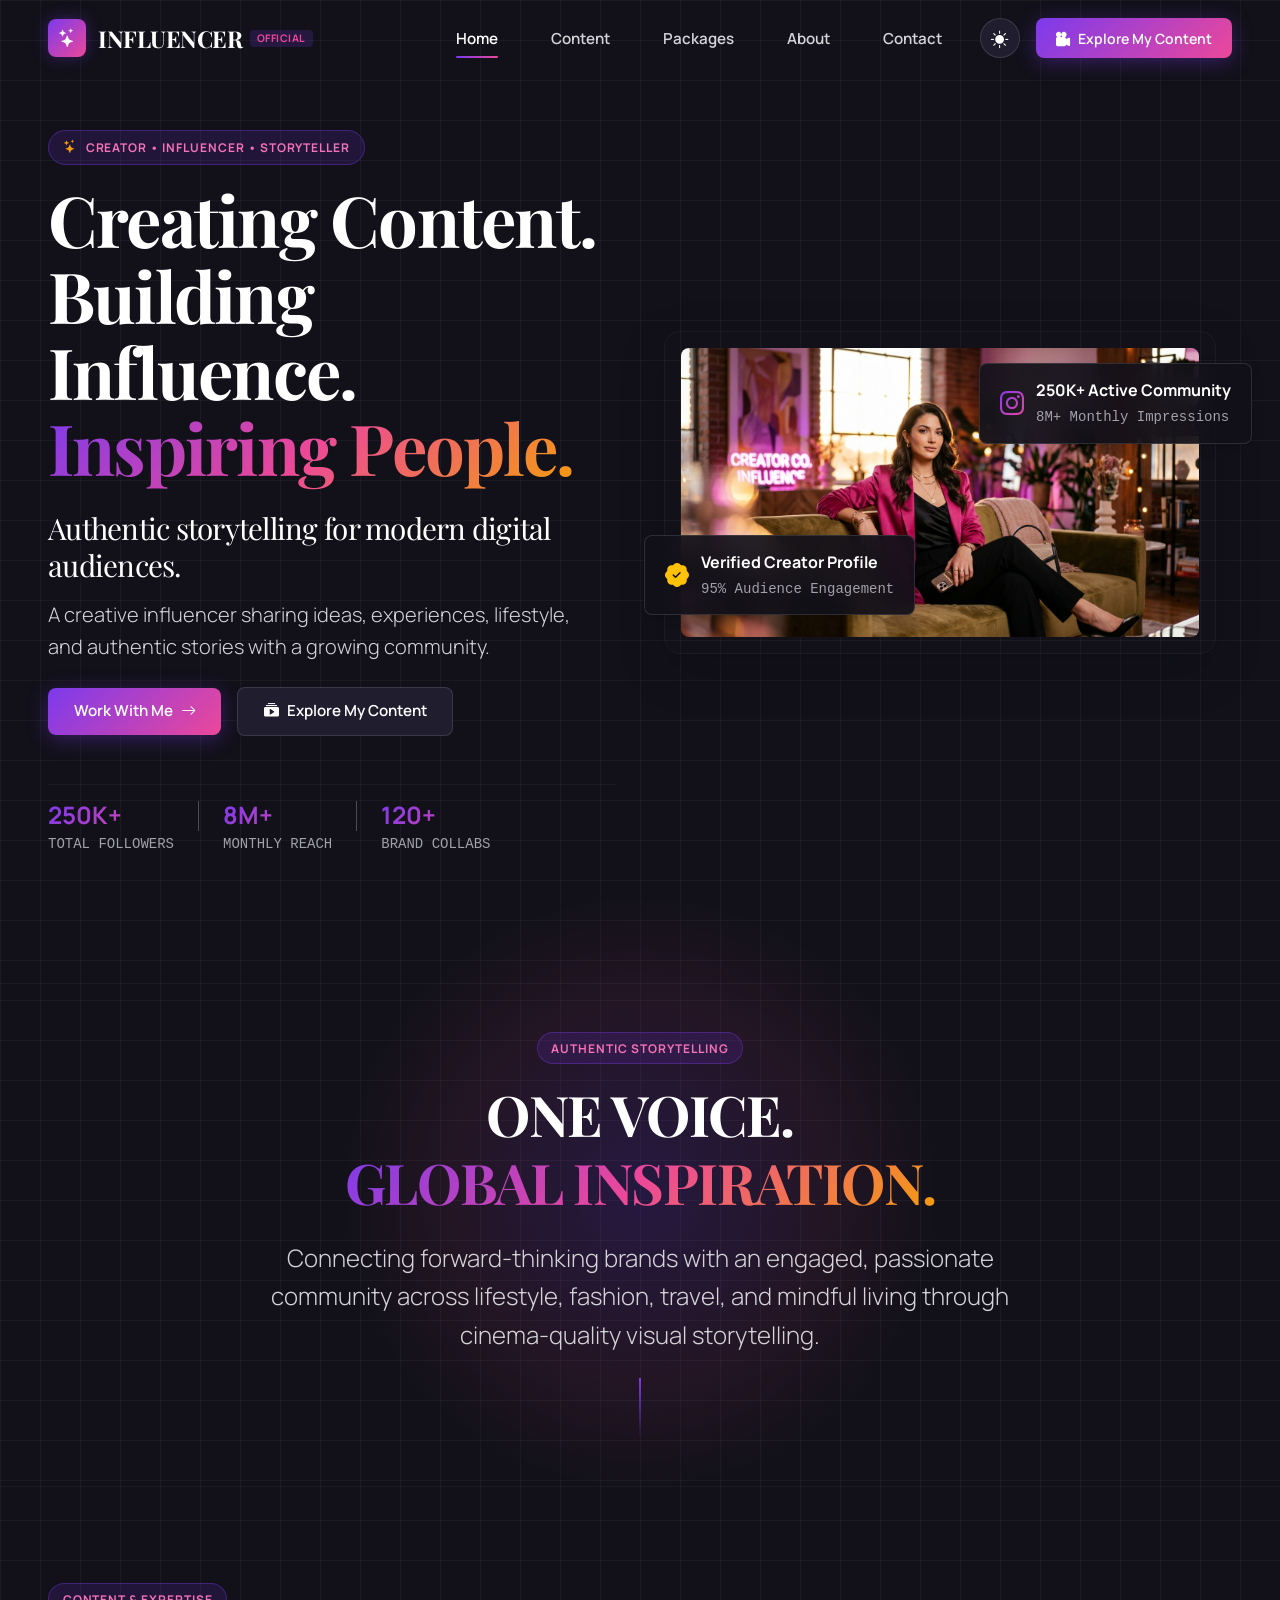
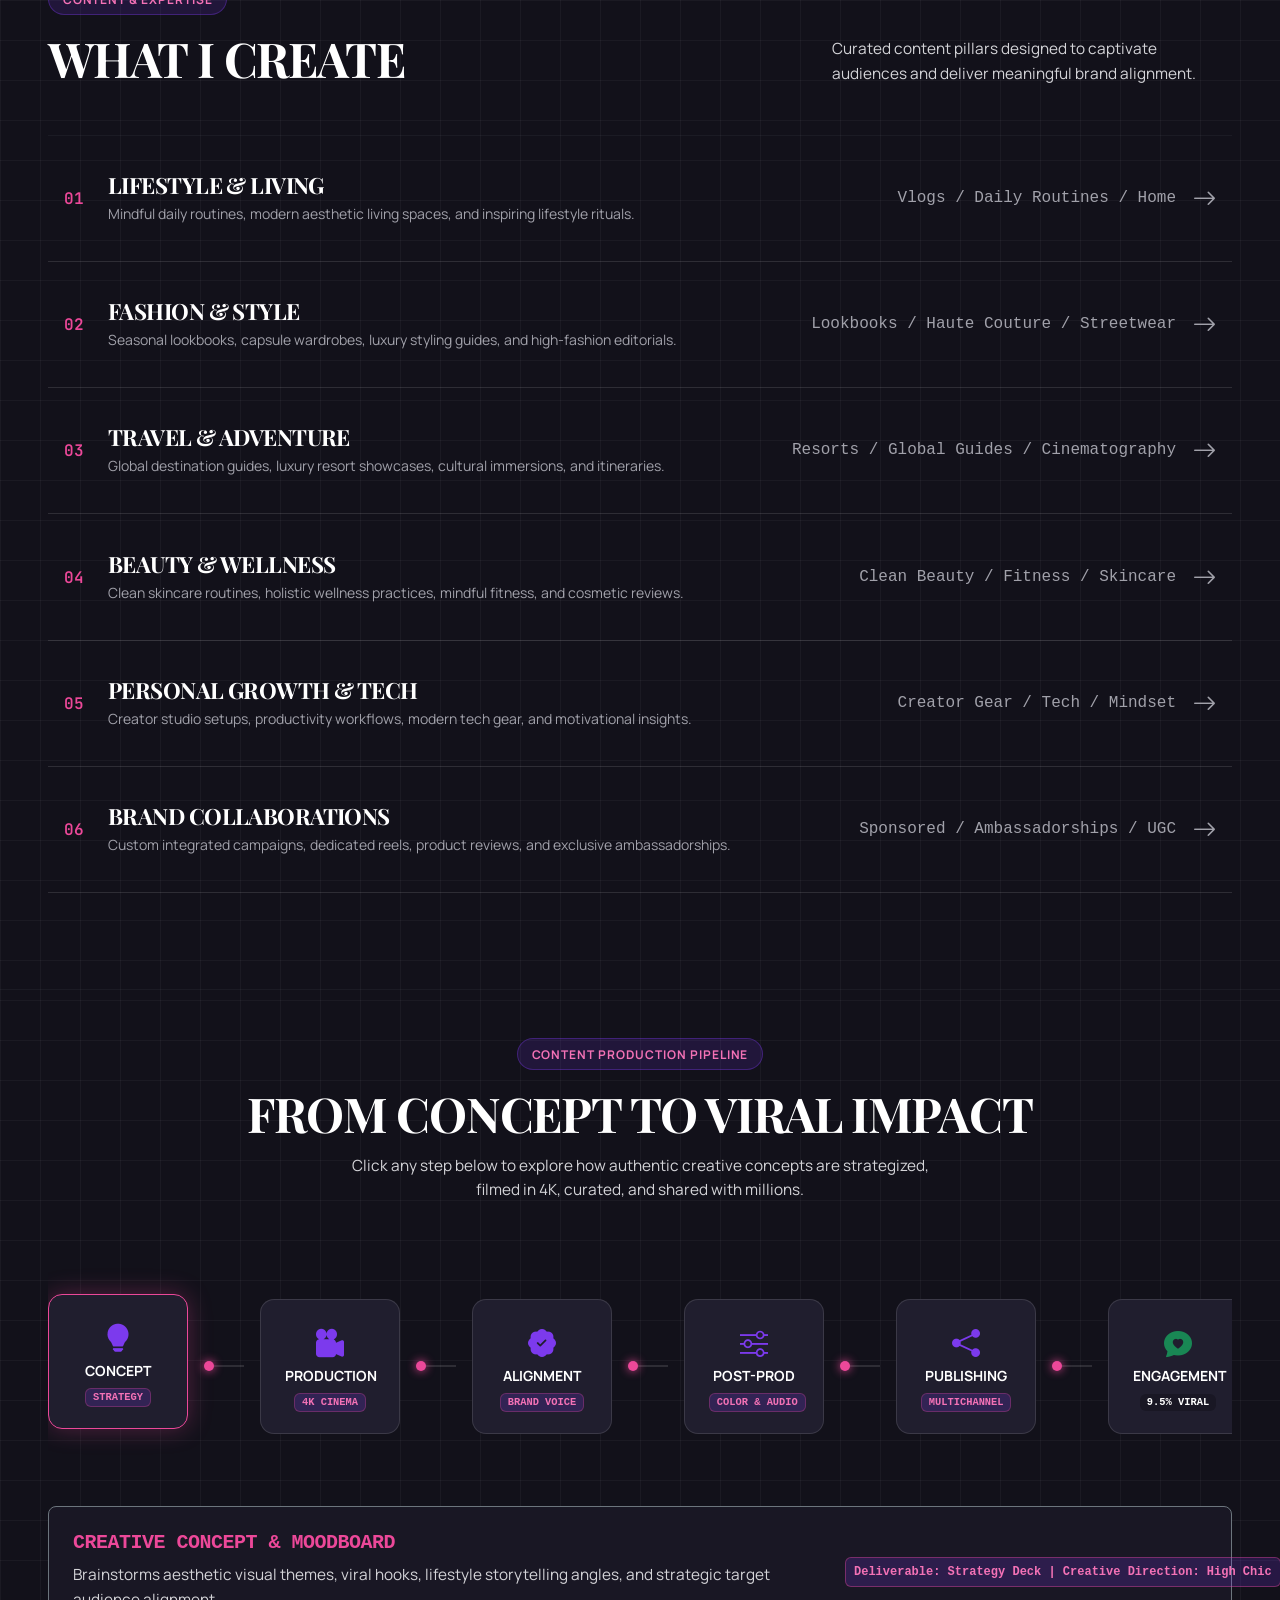
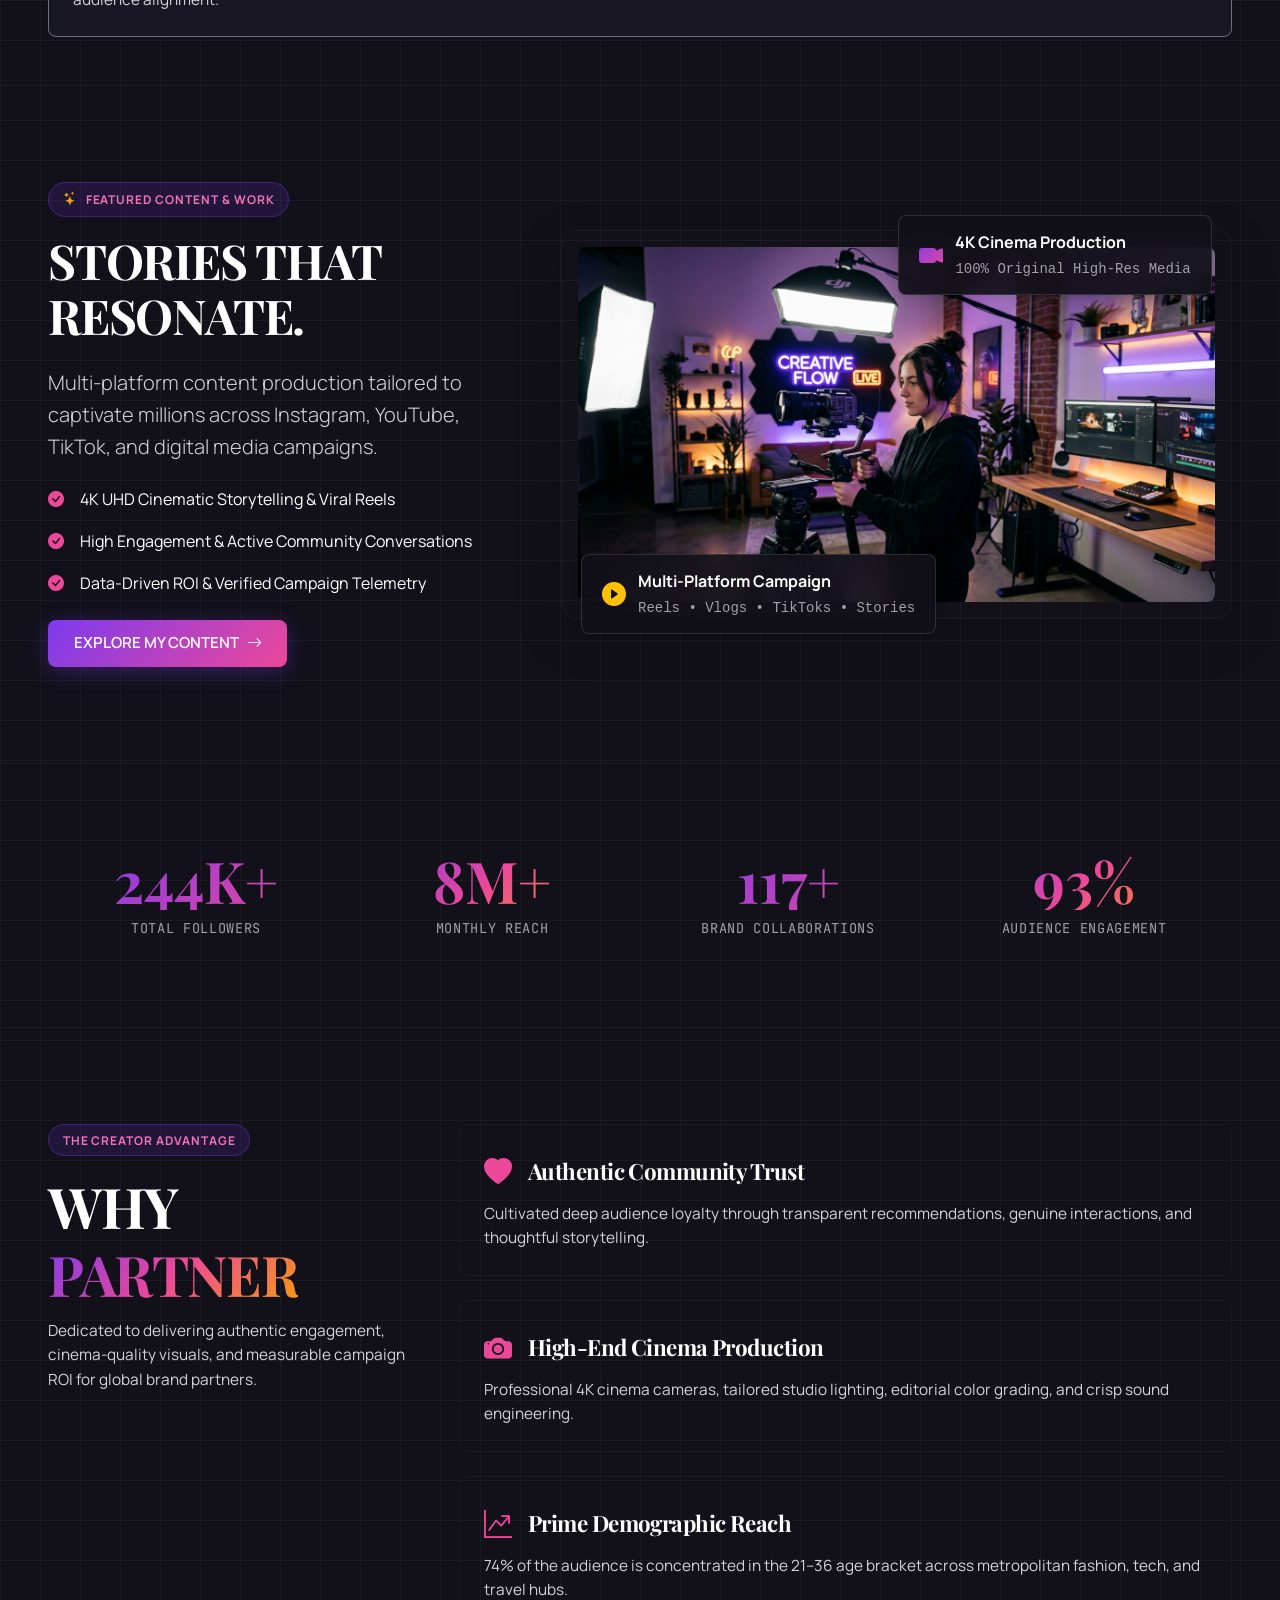
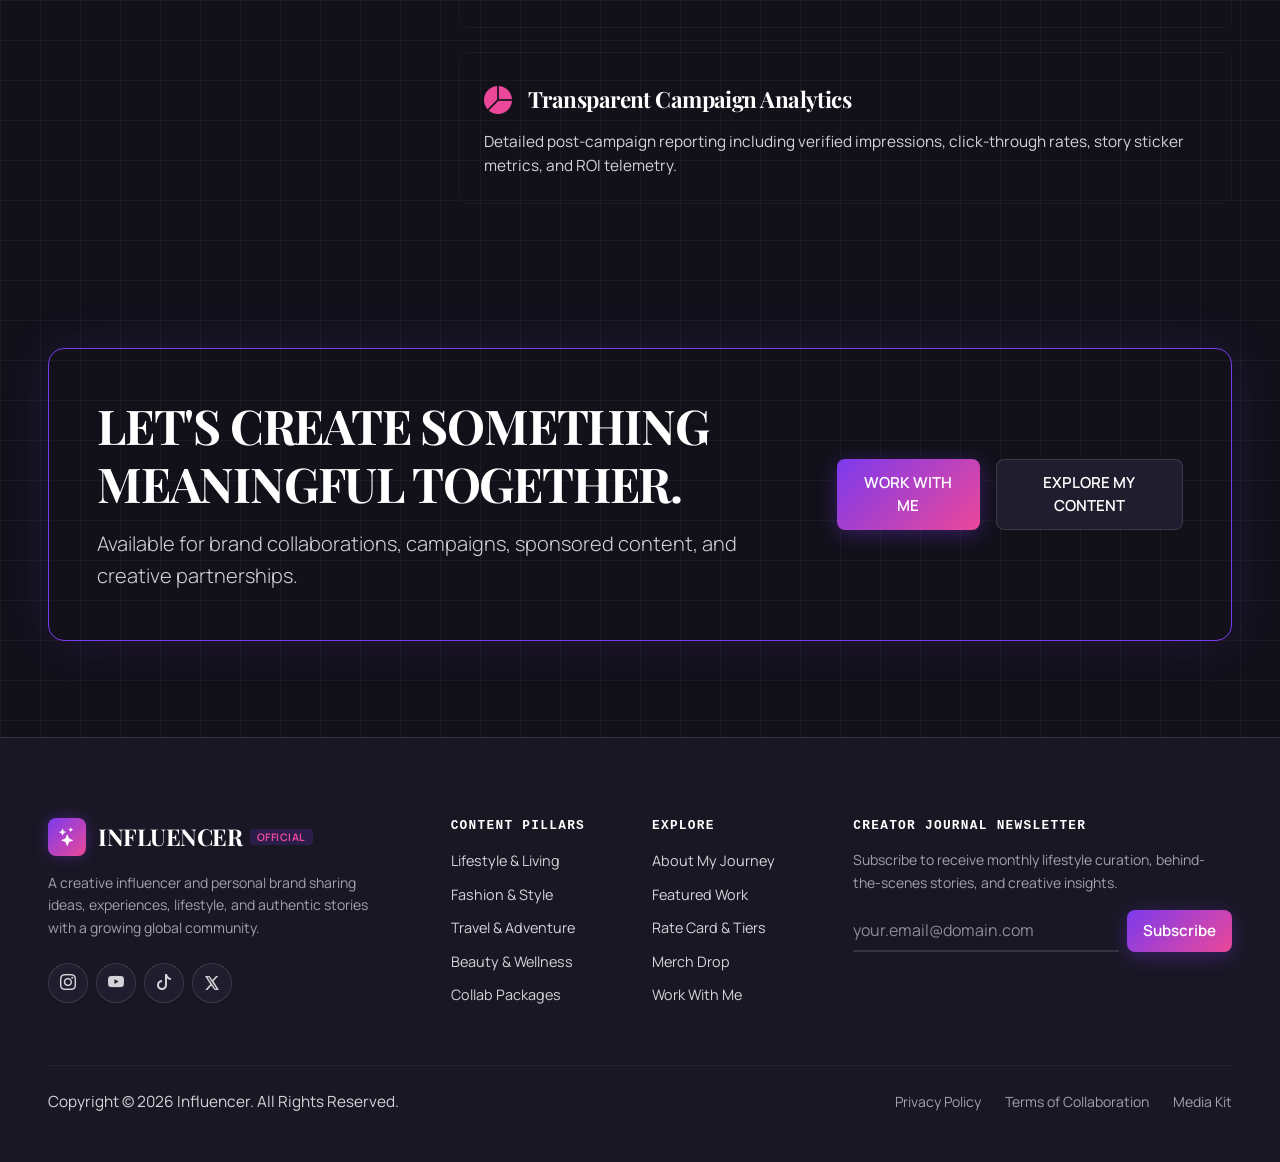
==== index.html @ e874fc1f "Initial commit: Influencer personal brand website" ====
<!DOCTYPE html>
<html lang="en" data-theme="dark">
<head>
  <meta charset="UTF-8">
  <meta name="viewport" content="width=device-width, initial-scale=1.0">
  <title>Influencer — Creating Content. Building Influence. Inspiring People.</title>
  <meta name="description" content="A creative influencer sharing ideas, experiences, lifestyle, and authentic stories with a growing community.">
  
  <!-- Open Graph / Meta -->
  <meta property="og:title" content="Influencer — Personal Brand & Creator Portfolio">
  <meta property="og:description" content="Creating Content. Building Influence. Inspiring People. Available for brand collaborations and sponsored partnerships.">
  <meta property="og:type" content="website">

  <!-- Favicon -->
  <link rel="icon" type="image/svg+xml" href="assets/images/favicon.svg">

  <!-- Bootstrap 5 CDN -->
  <link href="https://cdn.jsdelivr.net/npm/bootstrap@5.3.2/dist/css/bootstrap.min.css" rel="stylesheet">
  <!-- Bootstrap Icons CDN -->
  <link href="https://cdn.jsdelivr.net/npm/bootstrap-icons@1.11.3/font/bootstrap-icons.min.css" rel="stylesheet">

  <!-- Custom Master Stylesheet -->
  <link rel="stylesheet" href="assets/css/style.css">
</head>
<body class="tech-grid-bg">

  <!-- Radial Background Glow -->
  <div class="radial-glow"></div>

  <!-- Header / Navigation -->
  <nav class="navbar navbar-expand-lg navbar-nexora">
    <div class="container-fluid px-lg-5">
      <a class="brand-logo" href="index.html">
        <div class="logo-icon"><i class="bi bi-stars"></i></div>
        <div class="logo-text">
          INFLUENCER <span class="logo-tag">OFFICIAL</span>
        </div>
      </a>

      <div class="d-none d-xl-flex align-items-center gap-4 ms-auto me-4">
        <a class="nav-link-custom active" href="index.html">Home</a>
        <a class="nav-link-custom" href="services.html">Content</a>
        <a class="nav-link-custom" href="pricing.html">Packages</a>
        <a class="nav-link-custom" href="about.html">About</a>
        <a class="nav-link-custom" href="contact.html">Contact</a>
      </div>

      <div class="d-flex align-items-center gap-3">
        <button class="theme-toggle-btn" aria-label="Toggle Dark/Light Mode">
          <i class="bi bi-sun-fill"></i>
        </button>
        <a href="services.html" class="btn btn-nexora-primary d-none d-xl-inline-flex">
          <i class="bi bi-camera-reels-fill"></i> Explore My Content
        </a>
        <button class="nav-icon-btn d-xl-none" id="mobileMenuToggle" aria-label="Open Navigation Menu">
          <i class="bi bi-list"></i>
        </button>
      </div>
    </div>
  </nav>

  <!-- Mobile Navigation Overlay -->
  <div class="mobile-nav-overlay" id="mobileNavOverlay">
    <div class="mobile-nav-header">
      <a class="brand-logo" href="index.html">
        <div class="logo-icon"><i class="bi bi-stars"></i></div>
        <div class="logo-text">INFLUENCER <span class="logo-tag">OFFICIAL</span></div>
      </a>
      <button class="nav-icon-btn" id="mobileMenuClose" aria-label="Close Menu">
        <i class="bi bi-x-lg"></i>
      </button>
    </div>
    <div class="mobile-nav-links">
      <a href="index.html" class="active">Home</a>
      <a href="services.html">Content</a>
      <a href="pricing.html">Packages</a>
      <a href="about.html">About</a>
      <a href="contact.html">Contact</a>
    </div>
    <div class="d-flex flex-column gap-3 mt-4">
      <a href="contact.html" class="btn btn-nexora-primary w-100 justify-content-center">Work With Me</a>
      <a href="services.html" class="btn btn-nexora-secondary w-100 justify-content-center">Explore My Content</a>
    </div>
  </div>

  <!-- Hero Section -->
  <section class="hero-section">
    <div class="container-fluid px-lg-5">
      <div class="row align-items-center g-5">
        
        <!-- Left Side: Editorial Typography & CTAs -->
        <div class="col-lg-6 animate-on-scroll">
          <div class="badge-tag">
            <i class="bi bi-stars"></i> CREATOR • INFLUENCER • STORYTELLER
          </div>
          <h1 class="mb-4">
            Creating Content. <br>
            Building Influence. <br>
            <span class="text-gradient-indigo">Inspiring People.</span>
          </h1>
          <h3 class="fw-normal mb-3 text-light-50">
            Authentic storytelling for modern digital audiences.
          </h3>
          <p class="lead mb-4 me-lg-4">
            A creative influencer sharing ideas, experiences, lifestyle, and authentic stories with a growing community.
          </p>
          <div class="d-flex flex-wrap align-items-center gap-3">
            <a href="contact.html" class="btn btn-nexora-primary">
              Work With Me <i class="bi bi-arrow-right"></i>
            </a>
            <a href="services.html" class="btn btn-nexora-secondary">
              <i class="bi bi-collection-play-fill"></i> Explore My Content
            </a>
          </div>

          <div class="d-flex align-items-center gap-4 mt-5 pt-3 border-top border-secondary border-opacity-10">
            <div>
              <div class="fw-bold text-gradient h4 mb-0">250K+</div>
              <small class="text-muted font-monospace">TOTAL FOLLOWERS</small>
            </div>
            <div class="vr opacity-25" style="height: 30px;"></div>
            <div>
              <div class="fw-bold text-gradient h4 mb-0">8M+</div>
              <small class="text-muted font-monospace">MONTHLY REACH</small>
            </div>
            <div class="vr opacity-25" style="height: 30px;"></div>
            <div>
              <div class="fw-bold text-gradient h4 mb-0">120+</div>
              <small class="text-muted font-monospace">BRAND COLLABS</small>
            </div>
          </div>
        </div>

        <!-- Right Side: Hero Influencer Image & Badges -->
        <div class="col-lg-6 animate-on-scroll">
          <div class="position-relative pe-lg-3">
            
            <!-- Floating Stat Card 1 -->
            <div class="floating-api-card floating-api-card-1">
              <i class="bi bi-instagram text-gradient fs-4"></i>
              <div>
                <div class="fw-bold text-sm">250K+ Active Community</div>
                <small class="text-muted font-monospace">8M+ Monthly Impressions</small>
              </div>
            </div>

            <!-- Floating Stat Card 2 -->
            <div class="floating-api-card floating-api-card-2">
              <i class="bi bi-patch-check-fill text-warning fs-4"></i>
              <div>
                <div class="fw-bold text-sm">Verified Creator Profile</div>
                <small class="text-muted font-monospace">95% Audience Engagement</small>
              </div>
            </div>

            <!-- Hero Visual Image Frame -->
            <div class="p-3 rounded-4 border border-secondary border-opacity-10 bg-surface shadow-lg overflow-hidden">
              <img src="assets/images/influencer-hero.jpg" alt="Influencer Official Creator Profile" class="img-fluid rounded-3 w-100 object-fit-cover" style="max-height: 480px; width: 100%; object-fit: cover;">
            </div>

          </div>
        </div>

      </div>
    </div>
  </section>

  <!-- Editorial Statement Intro Section -->
  <section class="py-5 my-5 border-top border-bottom border-secondary border-opacity-10">
    <div class="container-fluid px-lg-5">
      <div class="row justify-content-center text-center">
        <div class="col-lg-9 animate-fade-up">
          <div class="badge-tag mx-auto">AUTHENTIC STORYTELLING</div>
          <h2 class="display-4 fw-bold mb-4">
            ONE VOICE. <br>
            <span class="text-gradient-indigo">GLOBAL INSPIRATION.</span>
          </h2>
          <p class="lead fs-4 text-secondary mx-auto" style="max-width: 780px;">
            Connecting forward-thinking brands with an engaged, passionate community across lifestyle, fashion, travel, and mindful living through cinema-quality visual storytelling.
          </p>
          <div class="mt-4">
            <div class="mx-auto" style="width: 2px; height: 60px; background: linear-gradient(to bottom, var(--color-accent), transparent);"></div>
          </div>
        </div>
      </div>
    </div>
  </section>

  <!-- Content & Expertise Horizontal Composition -->
  <section class="py-5">
    <div class="container-fluid px-lg-5">
      <div class="d-flex flex-column flex-md-row align-items-md-end justify-content-between mb-5 animate-fade-up">
        <div>
          <div class="badge-tag">CONTENT & EXPERTISE</div>
          <h2 class="mb-0">WHAT I CREATE</h2>
        </div>
        <p class="text-secondary mb-0" style="max-width: 400px;">
          Curated content pillars designed to captivate audiences and deliver meaningful brand alignment.
        </p>
      </div>

      <div class="service-row-container border-top border-secondary border-opacity-10">
        
        <div class="service-row-item d-flex align-items-center justify-content-between flex-wrap gap-3 animate-fade-up">
          <div class="d-flex align-items-center gap-4">
            <span class="service-number">01</span>
            <div>
              <h4 class="mb-1">LIFESTYLE & LIVING</h4>
              <p class="text-muted mb-0 small">Mindful daily routines, modern aesthetic living spaces, and inspiring lifestyle rituals.</p>
            </div>
          </div>
          <div class="d-flex align-items-center gap-3">
            <span class="font-monospace text-xs text-muted d-none d-md-inline">Vlogs / Daily Routines / Home</span>
            <i class="bi bi-arrow-right fs-4 service-arrow"></i>
          </div>
        </div>

        <div class="service-row-item d-flex align-items-center justify-content-between flex-wrap gap-3 animate-fade-up">
          <div class="d-flex align-items-center gap-4">
            <span class="service-number">02</span>
            <div>
              <h4 class="mb-1">FASHION & STYLE</h4>
              <p class="text-muted mb-0 small">Seasonal lookbooks, capsule wardrobes, luxury styling guides, and high-fashion editorials.</p>
            </div>
          </div>
          <div class="d-flex align-items-center gap-3">
            <span class="font-monospace text-xs text-muted d-none d-md-inline">Lookbooks / Haute Couture / Streetwear</span>
            <i class="bi bi-arrow-right fs-4 service-arrow"></i>
          </div>
        </div>

        <div class="service-row-item d-flex align-items-center justify-content-between flex-wrap gap-3 animate-fade-up">
          <div class="d-flex align-items-center gap-4">
            <span class="service-number">03</span>
            <div>
              <h4 class="mb-1">TRAVEL & ADVENTURE</h4>
              <p class="text-muted mb-0 small">Global destination guides, luxury resort showcases, cultural immersions, and itineraries.</p>
            </div>
          </div>
          <div class="d-flex align-items-center gap-3">
            <span class="font-monospace text-xs text-muted d-none d-md-inline">Resorts / Global Guides / Cinematography</span>
            <i class="bi bi-arrow-right fs-4 service-arrow"></i>
          </div>
        </div>

        <div class="service-row-item d-flex align-items-center justify-content-between flex-wrap gap-3 animate-fade-up">
          <div class="d-flex align-items-center gap-4">
            <span class="service-number">04</span>
            <div>
              <h4 class="mb-1">BEAUTY & WELLNESS</h4>
              <p class="text-muted mb-0 small">Clean skincare routines, holistic wellness practices, mindful fitness, and cosmetic reviews.</p>
            </div>
          </div>
          <div class="d-flex align-items-center gap-3">
            <span class="font-monospace text-xs text-muted d-none d-md-inline">Clean Beauty / Fitness / Skincare</span>
            <i class="bi bi-arrow-right fs-4 service-arrow"></i>
          </div>
        </div>

        <div class="service-row-item d-flex align-items-center justify-content-between flex-wrap gap-3 animate-fade-up">
          <div class="d-flex align-items-center gap-4">
            <span class="service-number">05</span>
            <div>
              <h4 class="mb-1">PERSONAL GROWTH & TECH</h4>
              <p class="text-muted mb-0 small">Creator studio setups, productivity workflows, modern tech gear, and motivational insights.</p>
            </div>
          </div>
          <div class="d-flex align-items-center gap-3">
            <span class="font-monospace text-xs text-muted d-none d-md-inline">Creator Gear / Tech / Mindset</span>
            <i class="bi bi-arrow-right fs-4 service-arrow"></i>
          </div>
        </div>

        <div class="service-row-item d-flex align-items-center justify-content-between flex-wrap gap-3 animate-fade-up">
          <div class="d-flex align-items-center gap-4">
            <span class="service-number">06</span>
            <div>
              <h4 class="mb-1">BRAND COLLABORATIONS</h4>
              <p class="text-muted mb-0 small">Custom integrated campaigns, dedicated reels, product reviews, and exclusive ambassadorships.</p>
            </div>
          </div>
          <div class="d-flex align-items-center gap-3">
            <span class="font-monospace text-xs text-muted d-none d-md-inline">Sponsored / Ambassadorships / UGC</span>
            <i class="bi bi-arrow-right fs-4 service-arrow"></i>
          </div>
        </div>

      </div>
    </div>
  </section>

  <!-- Interactive Creative Workflow Visualization Section -->
  <section class="py-5 my-5 bg-surface border-top border-bottom border-secondary border-opacity-10">
    <div class="container-fluid px-lg-5">
      <div class="text-center mb-5 animate-fade-up">
        <div class="badge-tag mx-auto">CONTENT PRODUCTION PIPELINE</div>
        <h2>FROM CONCEPT TO VIRAL IMPACT</h2>
        <p class="text-secondary mx-auto" style="max-width: 600px;">
          Click any step below to explore how authentic creative concepts are strategized, filmed in 4K, curated, and shared with millions.
        </p>
      </div>

      <!-- Flow Diagram Sequence -->
      <div class="flow-diagram-container animate-fade-up">
        <div class="flow-node active" data-node="client">
          <i class="bi bi-lightbulb-fill flow-node-icon"></i>
          <div class="fw-bold small">CONCEPT</div>
          <span class="badge bg-dark font-monospace text-cyan" style="font-size: 0.65rem;">STRATEGY</span>
        </div>

        <div class="flow-connector-line">
          <div class="flow-packet"></div>
        </div>

        <div class="flow-node" data-node="gateway">
          <i class="bi bi-camera-reels-fill flow-node-icon"></i>
          <div class="fw-bold small">PRODUCTION</div>
          <span class="badge bg-dark font-monospace text-cyan" style="font-size: 0.65rem;">4K CINEMA</span>
        </div>

        <div class="flow-connector-line">
          <div class="flow-packet" style="animation-delay: 0.6s;"></div>
        </div>

        <div class="flow-node" data-node="auth">
          <i class="bi bi-patch-check-fill flow-node-icon"></i>
          <div class="fw-bold small">ALIGNMENT</div>
          <span class="badge bg-dark font-monospace text-cyan" style="font-size: 0.65rem;">BRAND VOICE</span>
        </div>

        <div class="flow-connector-line">
          <div class="flow-packet" style="animation-delay: 1.2s;"></div>
        </div>

        <div class="flow-node" data-node="logic">
          <i class="bi bi-sliders flow-node-icon"></i>
          <div class="fw-bold small">POST-PROD</div>
          <span class="badge bg-dark font-monospace text-cyan" style="font-size: 0.65rem;">COLOR & AUDIO</span>
        </div>

        <div class="flow-connector-line">
          <div class="flow-packet" style="animation-delay: 1.8s;"></div>
        </div>

        <div class="flow-node" data-node="db">
          <i class="bi bi-share-fill flow-node-icon"></i>
          <div class="fw-bold small">PUBLISHING</div>
          <span class="badge bg-dark font-monospace text-cyan" style="font-size: 0.65rem;">MULTICHANNEL</span>
        </div>

        <div class="flow-connector-line">
          <div class="flow-packet" style="animation-delay: 2.4s;"></div>
        </div>

        <div class="flow-node" data-node="response">
          <i class="bi bi-chat-heart-fill flow-node-icon text-success"></i>
          <div class="fw-bold small">ENGAGEMENT</div>
          <span class="badge bg-dark font-monospace text-success" style="font-size: 0.65rem;">9.5% VIRAL</span>
        </div>
      </div>

      <!-- Flow Inspector Telemetry Display Box -->
      <div class="mt-4 p-4 rounded-3 border border-secondary border-opacity-20 bg-dark animate-fade-up">
        <div class="row align-items-center">
          <div class="col-lg-8">
            <h5 class="text-cyan font-monospace mb-2" id="flowInspectorTitle">CREATIVE CONCEPT & MOODBOARD</h5>
            <p class="text-secondary mb-0" id="flowInspectorDesc">
              Brainstorms aesthetic visual themes, viral hooks, lifestyle storytelling angles, and strategic target audience alignment.
            </p>
          </div>
          <div class="col-lg-4 text-lg-end mt-3 mt-lg-0">
            <span class="badge bg-primary bg-opacity-20 text-indigo font-monospace p-2" id="flowInspectorMeta">
              Deliverable: Strategy Deck | Creative Direction: High Chic
            </span>
          </div>
        </div>
      </div>
    </div>
  </section>

  <!-- Featured Work & Multi-Channel Specs Section -->
  <section class="py-5">
    <div class="container-fluid px-lg-5">
      <div class="row align-items-center g-5">
        <div class="col-lg-5 animate-fade-left">
          <div class="badge-tag"><i class="bi bi-stars"></i> FEATURED CONTENT & WORK</div>
          <h2 class="mb-4">STORIES THAT RESONATE.</h2>
          <p class="lead mb-4">
            Multi-platform content production tailored to captivate millions across Instagram, YouTube, TikTok, and digital media campaigns.
          </p>
          <ul class="list-unstyled mb-4">
            <li class="d-flex align-items-center gap-3 mb-3">
              <i class="bi bi-check-circle-fill text-cyan"></i>
              <span>4K UHD Cinematic Storytelling & Viral Reels</span>
            </li>
            <li class="d-flex align-items-center gap-3 mb-3">
              <i class="bi bi-check-circle-fill text-cyan"></i>
              <span>High Engagement & Active Community Conversations</span>
            </li>
            <li class="d-flex align-items-center gap-3 mb-3">
              <i class="bi bi-check-circle-fill text-cyan"></i>
              <span>Data-Driven ROI & Verified Campaign Telemetry</span>
            </li>
          </ul>
          <a href="services.html" class="btn btn-nexora-primary">
            EXPLORE MY CONTENT <i class="bi bi-arrow-right"></i>
          </a>
        </div>

        <div class="col-lg-7 animate-fade-right">
          <div class="position-relative">
            <!-- Floating Creative Metric Badge -->
            <div class="floating-api-card floating-api-card-1 d-none d-sm-flex" style="top: -15px; right: 20px;">
              <i class="bi bi-camera-video-fill text-gradient fs-4"></i>
              <div>
                <div class="fw-bold text-sm">4K Cinema Production</div>
                <small class="text-muted font-monospace">100% Original High-Res Media</small>
              </div>
            </div>

            <!-- Main Featured Image Container -->
            <div class="p-3 rounded-4 border border-secondary border-opacity-10 bg-surface shadow-lg overflow-hidden">
              <img src="assets/images/influencer-studio.jpg" alt="Featured Content & Multi-Platform Production" class="img-fluid rounded-3 w-100 object-fit-cover" style="max-height: 440px; width: 100%; object-fit: cover;">
            </div>

            <!-- Floating Reach Badge -->
            <div class="floating-api-card floating-api-card-2 d-none d-sm-flex" style="bottom: -15px; left: 20px;">
              <i class="bi bi-play-circle-fill text-warning fs-4"></i>
              <div>
                <div class="fw-bold text-sm">Multi-Platform Campaign</div>
                <small class="text-muted font-monospace">Reels • Vlogs • TikToks • Stories</small>
              </div>
            </div>
          </div>
        </div>
      </div>
    </div>
  </section>

  <!-- Social Proof / Stats Metric Section -->
  <section class="py-5 my-5 border-top border-bottom border-secondary border-opacity-10">
    <div class="container-fluid px-lg-5">
      <div class="row g-0">
        <div class="col-md-3 col-6 animate-zoom-in delay-100">
          <div class="metric-card">
            <div class="metric-number counter-number text-gradient" data-target="250" data-suffix="K+" data-decimals="0">0</div>
            <div class="metric-label">TOTAL FOLLOWERS</div>
          </div>
        </div>
        <div class="col-md-3 col-6 animate-zoom-in delay-200">
          <div class="metric-card">
            <div class="metric-number counter-number text-gradient-indigo" data-target="8" data-suffix="M+" data-decimals="0">0</div>
            <div class="metric-label">MONTHLY REACH</div>
          </div>
        </div>
        <div class="col-md-3 col-6 animate-zoom-in delay-300">
          <div class="metric-card">
            <div class="metric-number counter-number text-gradient" data-target="120" data-suffix="+" data-decimals="0">0</div>
            <div class="metric-label">BRAND COLLABORATIONS</div>
          </div>
        </div>
        <div class="col-md-3 col-6 animate-zoom-in delay-400">
          <div class="metric-card">
            <div class="metric-number counter-number text-gradient-indigo" data-target="95" data-suffix="%" data-decimals="0">0</div>
            <div class="metric-label">AUDIENCE ENGAGEMENT</div>
          </div>
        </div>
      </div>
    </div>
  </section>

  <!-- Editorial Split: Why Partner With Me -->
  <section class="py-5">
    <div class="container-fluid px-lg-5">
      <div class="row g-5">
        <div class="col-lg-4 animate-on-scroll">
          <div class="sticky-top" style="top: 120px;">
            <div class="badge-tag">THE CREATOR ADVANTAGE</div>
            <h2 class="display-4 fw-bold">
              WHY <br>
              <span class="text-gradient-indigo">PARTNER</span>
            </h2>
            <p class="text-secondary">
              Dedicated to delivering authentic engagement, cinema-quality visuals, and measurable campaign ROI for global brand partners.
            </p>
          </div>
        </div>

        <div class="col-lg-8">
          <div class="d-flex flex-column gap-4">
            
            <div class="p-4 rounded-3 border border-secondary border-opacity-10 bg-surface animate-on-scroll">
              <div class="d-flex align-items-center gap-3 mb-2">
                <i class="bi bi-heart-fill text-cyan fs-3"></i>
                <h4 class="mb-0">Authentic Community Trust</h4>
              </div>
              <p class="text-secondary mb-0">Cultivated deep audience loyalty through transparent recommendations, genuine interactions, and thoughtful storytelling.</p>
            </div>

            <div class="p-4 rounded-3 border border-secondary border-opacity-10 bg-surface animate-on-scroll">
              <div class="d-flex align-items-center gap-3 mb-2">
                <i class="bi bi-camera-fill text-cyan fs-3"></i>
                <h4 class="mb-0">High-End Cinema Production</h4>
              </div>
              <p class="text-secondary mb-0">Professional 4K cinema cameras, tailored studio lighting, editorial color grading, and crisp sound engineering.</p>
            </div>

            <div class="p-4 rounded-3 border border-secondary border-opacity-10 bg-surface animate-on-scroll">
              <div class="d-flex align-items-center gap-3 mb-2">
                <i class="bi bi-graph-up-arrow text-cyan fs-3"></i>
                <h4 class="mb-0">Prime Demographic Reach</h4>
              </div>
              <p class="text-secondary mb-0">74% of the audience is concentrated in the 21–36 age bracket across metropolitan fashion, tech, and travel hubs.</p>
            </div>

            <div class="p-4 rounded-3 border border-secondary border-opacity-10 bg-surface animate-on-scroll">
              <div class="d-flex align-items-center gap-3 mb-2">
                <i class="bi bi-pie-chart-fill text-cyan fs-3"></i>
                <h4 class="mb-0">Transparent Campaign Analytics</h4>
              </div>
              <p class="text-secondary mb-0">Detailed post-campaign reporting including verified impressions, click-through rates, story sticker metrics, and ROI telemetry.</p>
            </div>

          </div>
        </div>
      </div>
    </div>
  </section>

  <!-- Large Call-To-Action (CTA) Section -->
  <section class="py-5 my-5">
    <div class="container-fluid px-lg-5">
      <div class="p-5 rounded-4 border border-indigo border-opacity-30 bg-surface position-relative overflow-hidden animate-on-scroll" style="box-shadow: 0 0 50px rgba(124, 58, 237, 0.15);">
        <div class="row align-items-center text-center text-lg-start">
          <div class="col-lg-8">
            <h2 class="display-5 fw-bold mb-3">LET'S CREATE SOMETHING MEANINGFUL TOGETHER.</h2>
            <p class="lead text-secondary mb-0">
              Available for brand collaborations, campaigns, sponsored content, and creative partnerships.
            </p>
          </div>
          <div class="col-lg-4 text-lg-end mt-4 mt-lg-0">
            <div class="d-flex flex-column flex-sm-row justify-content-lg-end gap-3">
              <a href="contact.html" class="btn btn-nexora-primary">WORK WITH ME</a>
              <a href="services.html" class="btn btn-nexora-secondary">EXPLORE MY CONTENT</a>
            </div>
          </div>
        </div>
      </div>
    </div>
  </section>

  <!-- Footer -->
  <footer class="footer-nexora">
    <div class="container-fluid px-lg-5">
      <div class="row g-4 mb-5">
        
        <div class="col-lg-4 col-md-6">
          <a class="brand-logo mb-3" href="index.html">
            <div class="logo-icon"><i class="bi bi-stars"></i></div>
            <div class="logo-text">INFLUENCER <span class="logo-tag">OFFICIAL</span></div>
          </a>
          <p class="text-muted small mb-4" style="max-width: 320px;">
            A creative influencer and personal brand sharing ideas, experiences, lifestyle, and authentic stories with a growing global community.
          </p>
          <div class="d-flex align-items-center gap-2">
            <a href="https://instagram.com" target="_blank" rel="noopener" class="social-icon-btn" aria-label="Instagram"><i class="bi bi-instagram"></i></a>
            <a href="https://youtube.com" target="_blank" rel="noopener" class="social-icon-btn" aria-label="YouTube"><i class="bi bi-youtube"></i></a>
            <a href="https://tiktok.com" target="_blank" rel="noopener" class="social-icon-btn" aria-label="TikTok"><i class="bi bi-tiktok"></i></a>
            <a href="https://x.com" target="_blank" rel="noopener" class="social-icon-btn" aria-label="X / Twitter">
              <svg xmlns="http://www.w3.org/2000/svg" width="14" height="14" fill="currentColor" viewBox="0 0 16 16">
                <path d="M12.6 0h2.454l-5.36 6.126L16 16h-4.937l-3.867-5.07-4.425 5.07H0.318l5.733-6.554L0 0h5.063l3.495 4.62L12.6 0zm-0.86 14.54h1.36L4.323 1.4h-1.46l8.877 13.14z"/>
              </svg>
            </a>
          </div>
        </div>

        <div class="col-lg-2 col-md-6">
          <h6 class="text-white font-monospace text-uppercase mb-3" style="font-size: 0.8rem; letter-spacing: 0.1em;">Content Pillars</h6>
          <div class="d-flex flex-column">
            <a href="services.html" class="footer-link">Lifestyle & Living</a>
            <a href="services.html" class="footer-link">Fashion & Style</a>
            <a href="services.html" class="footer-link">Travel & Adventure</a>
            <a href="services.html" class="footer-link">Beauty & Wellness</a>
            <a href="pricing.html" class="footer-link">Collab Packages</a>
          </div>
        </div>

        <div class="col-lg-2 col-md-6">
          <h6 class="text-white font-monospace text-uppercase mb-3" style="font-size: 0.8rem; letter-spacing: 0.1em;">Explore</h6>
          <div class="d-flex flex-column">
            <a href="about.html" class="footer-link">About My Journey</a>
            <a href="services.html" class="footer-link">Featured Work</a>
            <a href="pricing.html" class="footer-link">Rate Card & Tiers</a>
            <a href="coming-soon.html" class="footer-link">Merch Drop</a>
            <a href="contact.html" class="footer-link">Work With Me</a>
          </div>
        </div>

        <div class="col-lg-4 col-md-6">
          <h6 class="text-white font-monospace text-uppercase mb-3" style="font-size: 0.8rem; letter-spacing: 0.1em;">Creator Journal Newsletter</h6>
          <p class="text-muted small mb-3">Subscribe to receive monthly lifestyle curation, behind-the-scenes stories, and creative insights.</p>
          <form onsubmit="event.preventDefault(); showToast('Subscribed to the Creator Journal');" class="d-flex gap-2">
            <input type="email" class="form-control form-control-nexora py-2" placeholder="your.email@domain.com" required>
            <button type="submit" class="btn btn-nexora-primary text-nowrap py-2 px-3">Subscribe</button>
          </form>
        </div>

      </div>

      <div class="border-top border-secondary border-opacity-10 pt-4 d-flex flex-column flex-md-row align-items-center justify-content-between text-muted small">
        <p class="mb-2 mb-md-0">Copyright © 2026 Influencer. All Rights Reserved.</p>
        <div class="d-flex gap-4">
          <a href="404.html" class="text-muted text-decoration-none">Privacy Policy</a>
          <a href="404.html" class="text-muted text-decoration-none">Terms of Collaboration</a>
          <a href="404.html" class="text-muted text-decoration-none">Media Kit</a>
        </div>
      </div>
    </div>
  </footer>

  <!-- Back to Top Button -->
  <button id="backToTopBtn" class="back-to-top-btn" aria-label="Back to top">
    <i class="bi bi-arrow-up"></i>
  </button>

  <!-- Master JavaScript File -->
  <script src="assets/js/main.js"></script>
</body>
</html>
---- assets/css/style.css ----
/* ==========================================================================
   INFLUENCER — PREMIUM CREATOR & PERSONAL BRAND DESIGN SYSTEM
   Colors, Typography, Layouts, Micro-interactions & Dark/Light Mode Theme
   ========================================================================== */

@import url('https://fonts.googleapis.com/css2?family=Manrope:wght@300;400;500;600;700;800&family=Playfair+Display:ital,wght@0,400;0,600;0,700;0,800;1,400;1,600&family=JetBrains+Mono:wght@400;500;600&display=swap');

:root {
  /* Dark Mode Aesthetic (Rich Obsidian & Vivid Violet / Pink) */
  --bg-primary: #12111A;
  --bg-secondary: #191724;
  --bg-surface: #201E2E;
  --bg-surface-hover: #2B283D;
  --bg-glass: rgba(18, 17, 26, 0.92);
  
  --text-primary: #FFFFFF;
  --text-secondary: #D4D4D8;
  --text-muted: #A1A1AA;
  
  --color-accent: #7C3AED;
  --color-accent-hover: #6D28D9;
  --color-accent-glow: rgba(124, 58, 237, 0.35);
  --color-accent-soft: rgba(124, 58, 237, 0.15);
  
  --color-secondary: #EC4899;
  --color-cyan: #EC4899;
  --color-cyan-glow: rgba(236, 72, 153, 0.3);
  --color-cyan-soft: rgba(236, 72, 153, 0.12);
  
  --color-steel: #A1A1AA;
  --color-success: #10B981;
  --color-success-soft: rgba(16, 185, 129, 0.15);
  --color-warning: #F59E0B;
  --color-danger: #EF4444;
  
  --border-color: rgba(255, 255, 255, 0.12);
  --border-color-hover: rgba(124, 58, 237, 0.5);
  --grid-line: rgba(255, 255, 255, 0.04);
  
  --font-heading: 'Playfair Display', Georgia, serif;
  --font-body: 'Manrope', -apple-system, BlinkMacSystemFont, sans-serif;
  --font-code: 'JetBrains Mono', monospace;
  
  --radius-sm: 8px;
  --radius-md: 14px;
  --radius-lg: 22px;
  --radius-xl: 30px;
  
  --shadow-sm: 0 4px 12px rgba(0, 0, 0, 0.15);
  --shadow-md: 0 8px 30px rgba(0, 0, 0, 0.25);
  --shadow-glow: 0 0 35px rgba(124, 58, 237, 0.25);
  
  --transition-fast: 0.2s cubic-bezier(0.16, 1, 0.3, 1);
  --transition-normal: 0.35s cubic-bezier(0.16, 1, 0.3, 1);
  --transition-slow: 0.6s cubic-bezier(0.16, 1, 0.3, 1);
}

/* Light Mode Aesthetic (Clean Luxe Cream/White with Deep Zinc & Purple Accents) */
[data-theme="light"] {
  --bg-primary: #FAFAFA;
  --bg-secondary: #FFFFFF;
  --bg-surface: #FFFFFF;
  --bg-surface-hover: #F4F4F5;
  --bg-glass: rgba(250, 250, 250, 0.92);
  
  --text-primary: #18181B;
  --text-secondary: #52525B;
  --text-muted: #71717A;
  
  --border-color: rgba(24, 24, 27, 0.1);
  --border-color-hover: rgba(124, 58, 237, 0.6);
  --grid-line: rgba(24, 24, 27, 0.04);
  
  --shadow-sm: 0 2px 8px rgba(24, 24, 27, 0.05);
  --shadow-md: 0 10px 30px rgba(24, 24, 27, 0.08);
  --shadow-glow: 0 0 25px rgba(124, 58, 237, 0.18);
}

/* Base Resets & Global Styles */
*, *::before, *::after {
  box-sizing: border-box;
}

html {
  scroll-behavior: smooth;
  font-size: 16px;
  width: 100%;
  max-width: 100%;
  overflow-x: hidden;
}

body {
  margin: 0;
  padding: 0;
  width: 100%;
  max-width: 100%;
  background-color: var(--bg-primary);
  color: var(--text-primary);
  font-family: var(--font-body);
  font-weight: 400;
  line-height: 1.6;
  overflow-x: hidden;
  position: relative;
  transition: background-color var(--transition-normal), color var(--transition-normal);
}

/* Typography Hierarchy */
h1, h2, h3, h4, h5, h6 {
  font-family: var(--font-heading);
  font-weight: 700;
  color: var(--text-primary);
  letter-spacing: -0.025em;
  margin-bottom: 0.75rem;
}

h1 {
  font-size: clamp(2.5rem, 5.5vw, 4.5rem);
  line-height: 1.08;
}

h2 {
  font-size: clamp(1.85rem, 3.8vw, 3rem);
  line-height: 1.15;
}

h3 {
  font-size: clamp(1.35rem, 2.4vw, 1.85rem);
  line-height: 1.25;
}

h4 {
  font-size: clamp(1.15rem, 1.8vw, 1.4rem);
}

p {
  color: var(--text-secondary);
  font-size: clamp(0.95rem, 1.2vw, 1.125rem);
  margin-bottom: 1.25rem;
}

/* High Contrast Class Overrides */
.text-primary {
  color: var(--text-primary) !important;
}

.text-secondary,
p.text-secondary,
span.text-secondary,
div.text-secondary,
.lead.text-secondary {
  color: var(--text-secondary) !important;
}

.text-muted,
small.text-muted,
span.text-muted,
div.text-muted,
p.text-muted {
  color: var(--text-muted) !important;
}

.text-white,
h1.text-white,
h2.text-white,
h3.text-white,
h4.text-white,
h5.text-white,
h6.text-white {
  color: var(--text-primary) !important;
}

[data-theme="light"] .bg-dark {
  background-color: var(--bg-surface-hover) !important;
  color: var(--text-primary) !important;
}

[data-theme="dark"] .bg-dark {
  background-color: var(--bg-secondary) !important;
  color: var(--text-primary) !important;
}

::placeholder,
.form-control-nexora::placeholder {
  color: var(--text-muted) !important;
  opacity: 0.85 !important;
}

.text-gradient {
  background: linear-gradient(135deg, #7C3AED 0%, #EC4899 100%);
  -webkit-background-clip: text;
  -webkit-text-fill-color: transparent;
}

.text-gradient-indigo {
  background: linear-gradient(135deg, #7C3AED 0%, #EC4899 50%, #F59E0B 100%);
  -webkit-background-clip: text;
  -webkit-text-fill-color: transparent;
}

.badge-tag {
  display: inline-flex;
  align-items: center;
  gap: 0.5rem;
  padding: 0.35rem 0.85rem;
  background: rgba(124, 58, 237, 0.15);
  border: 1px solid rgba(124, 58, 237, 0.35);
  border-radius: 999px;
  color: #F472B6;
  font-family: var(--font-body);
  font-size: 0.75rem;
  font-weight: 700;
  text-transform: uppercase;
  letter-spacing: 0.08em;
  margin-bottom: 1rem;
}

[data-theme="light"] .badge-tag {
  background: rgba(124, 58, 237, 0.08);
  border-color: rgba(124, 58, 237, 0.3);
  color: #7C3AED;
  font-weight: 700;
}

.badge-tag i {
  font-size: 0.85rem;
  color: #F59E0B;
}

/* Background Technical Grid Effects */
.tech-grid-bg {
  position: relative;
  background-color: var(--bg-primary);
  background-image: 
    linear-gradient(to right, var(--grid-line) 1px, transparent 1px),
    linear-gradient(to bottom, var(--grid-line) 1px, transparent 1px);
  background-size: 40px 40px;
}

.radial-glow {
  position: absolute;
  top: 20%;
  left: 50%;
  transform: translate(-50%, -50%);
  width: 600px;
  height: 600px;
  background: radial-gradient(circle, rgba(124, 58, 237, 0.18) 0%, rgba(236, 72, 153, 0.08) 45%, transparent 70%);
  pointer-events: none;
  z-index: 0;
}

/* Header & Navbar */
.navbar-nexora {
  position: fixed;
  top: 0;
  left: 0;
  right: 0;
  z-index: 1050;
  padding: 1.15rem 0;
  transition: all var(--transition-normal);
  border-bottom: 1px solid transparent;
  display: flex;
  align-items: center;
}

.navbar-nexora .container-fluid {
  display: flex;
  align-items: center;
  justify-content: space-between;
  width: 100%;
}

.navbar-nexora.scrolled {
  padding: 0.75rem 0;
  background-color: var(--bg-glass);
  backdrop-filter: blur(16px);
  -webkit-backdrop-filter: blur(16px);
  border-bottom: 1px solid var(--border-color);
  box-shadow: var(--shadow-sm);
}

.brand-logo {
  display: inline-flex;
  align-items: center;
  gap: 0.75rem;
  text-decoration: none;
  color: var(--text-primary);
  font-family: var(--font-heading);
  font-weight: 700;
  font-size: 1.45rem;
  letter-spacing: -0.02em;
  line-height: 1;
}

.brand-logo .logo-icon {
  width: 38px;
  height: 38px;
  flex-shrink: 0;
  background: linear-gradient(135deg, var(--color-accent) 0%, var(--color-secondary) 100%);
  border-radius: var(--radius-sm);
  display: inline-flex;
  align-items: center;
  justify-content: center;
  color: #FFFFFF;
  font-size: 1.15rem;
  box-shadow: 0 0 15px var(--color-accent-glow);
}

.brand-logo .logo-text {
  display: inline-flex;
  align-items: center;
  gap: 0.45rem;
  line-height: 1;
  margin: 0;
}

.brand-logo .logo-tag {
  display: inline-flex;
  align-items: center;
  font-size: 0.65rem;
  font-family: var(--font-body);
  font-weight: 700;
  background: rgba(124, 58, 237, 0.18);
  color: #EC4899;
  padding: 0.2rem 0.45rem;
  border-radius: 4px;
  letter-spacing: 0.05em;
  line-height: 1;
  vertical-align: middle;
}

[data-theme="light"] .brand-logo .logo-tag {
  background: rgba(124, 58, 237, 0.1);
  color: #7C3AED;
  font-weight: 700;
}

.nav-link-custom {
  color: var(--text-secondary);
  font-size: 0.95rem;
  font-weight: 600;
  padding: 0.5rem 0.9rem;
  text-decoration: none;
  transition: color var(--transition-fast);
  position: relative;
  display: inline-flex;
  align-items: center;
  line-height: 1;
  white-space: nowrap;
}

.nav-link-custom:hover,
.nav-link-custom.active {
  color: var(--text-primary);
}

.nav-link-custom.active::after {
  content: '';
  position: absolute;
  bottom: -4px;
  left: 0.9rem;
  right: 0.9rem;
  height: 2px;
  background: linear-gradient(90deg, var(--color-accent), var(--color-secondary));
  border-radius: 2px;
}

/* Theme Switch Toggle & Navigation Icon Buttons */
.theme-toggle-btn,
.nav-icon-btn {
  background: var(--bg-surface);
  border: 1px solid var(--border-color);
  color: var(--text-primary);
  width: 40px;
  height: 40px;
  flex-shrink: 0;
  border-radius: 50%;
  display: inline-flex;
  align-items: center;
  justify-content: center;
  cursor: pointer;
  transition: all var(--transition-fast);
  font-size: 1.1rem;
  box-sizing: border-box;
}

.theme-toggle-btn:hover,
.nav-icon-btn:hover {
  border-color: var(--color-accent);
  color: var(--color-secondary);
  box-shadow: 0 0 12px var(--color-accent-glow);
}

/* Standard Buttons */
.btn-nexora-primary {
  background: linear-gradient(135deg, #7C3AED 0%, #EC4899 100%);
  color: #FFFFFF !important;
  font-family: var(--font-body);
  font-weight: 600;
  font-size: 0.95rem;
  padding: 0.75rem 1.6rem;
  border-radius: var(--radius-sm);
  border: none;
  text-decoration: none;
  display: inline-flex;
  align-items: center;
  justify-content: center;
  gap: 0.5rem;
  transition: all var(--transition-fast);
  box-shadow: 0 4px 20px rgba(124, 58, 237, 0.35);
  cursor: pointer;
  box-sizing: border-box;
}

.navbar-nexora .btn-nexora-primary,
.navbar-nexora .btn-nexora-secondary {
  height: 40px;
  padding: 0 1.25rem;
  font-size: 0.88rem;
  font-weight: 600;
  display: inline-flex;
  align-items: center;
  justify-content: center;
  white-space: nowrap;
}

.btn-nexora-primary:hover {
  transform: translateY(-2px);
  box-shadow: 0 8px 25px rgba(236, 72, 153, 0.45);
  color: #FFFFFF !important;
}

.btn-nexora-secondary {
  background: var(--bg-surface);
  color: var(--text-primary) !important;
  font-family: var(--font-body);
  font-weight: 600;
  font-size: 0.95rem;
  padding: 0.75rem 1.6rem;
  border-radius: var(--radius-sm);
  border: 1px solid var(--border-color);
  text-decoration: none;
  display: inline-flex;
  align-items: center;
  justify-content: center;
  gap: 0.5rem;
  transition: all var(--transition-fast);
  cursor: pointer;
  box-sizing: border-box;
}

.btn-nexora-secondary:hover {
  border-color: var(--color-accent);
  background: var(--bg-surface-hover);
  color: var(--color-secondary) !important;
  transform: translateY(-2px);
}

/* Hero Section Styles */
.hero-section {
  position: relative;
  min-height: auto;
  padding-top: 140px;
  padding-bottom: 75px;
  display: flex;
  align-items: center;
}

/* Mobile Offcanvas Overlay */
.mobile-nav-overlay {
  position: fixed;
  inset: 0;
  background: var(--bg-primary);
  z-index: 1100;
  display: flex;
  flex-direction: column;
  padding: 2rem;
  opacity: 0;
  visibility: hidden;
  transition: all var(--transition-normal);
  transform: translateY(-20px);
}

.mobile-nav-overlay.active {
  opacity: 1;
  visibility: visible;
  transform: translateY(0);
}

.mobile-nav-header {
  display: flex;
  align-items: center;
  justify-content: space-between;
  margin-bottom: 3rem;
}

.mobile-nav-links {
  display: flex;
  flex-direction: column;
  gap: 1.5rem;
  margin-bottom: auto;
}

.mobile-nav-links a {
  font-family: var(--font-heading);
  font-size: 1.75rem;
  font-weight: 700;
  color: var(--text-primary);
  text-decoration: none;
  transition: color var(--transition-fast);
}

.mobile-nav-links a:hover,
.mobile-nav-links a.active {
  color: var(--color-cyan) !important;
}

.mobile-nav-links a.active {
  position: relative;
  padding-left: 1.25rem;
}

.mobile-nav-links a.active::before {
  content: '';
  position: absolute;
  left: 0;
  top: 50%;
  transform: translateY(-50%);
  width: 8px;
  height: 8px;
  background-color: var(--color-cyan);
  border-radius: 50%;
  box-shadow: 0 0 10px var(--color-cyan);
}

/* Hero Section Styles */
.hero-section {
  position: relative;
  min-height: 100vh;
  padding-top: 130px;
  padding-bottom: 80px;
  display: flex;
  align-items: center;
}

.hero-visual-card {
  background: var(--bg-surface);
  border: 1px solid var(--border-color);
  border-radius: var(--radius-md);
  box-shadow: var(--shadow-md);
  overflow: hidden;
  position: relative;
}

.hero-visual-header {
  background: var(--bg-secondary);
  padding: 0.75rem 1.25rem;
  display: flex;
  align-items: center;
  justify-content: space-between;
  border-bottom: 1px solid var(--border-color);
}

.window-dots {
  display: flex;
  gap: 6px;
}

.window-dot {
  width: 10px;
  height: 10px;
  border-radius: 50%;
}

.dot-red { background-color: #FF5F56; }
.dot-yellow { background-color: #FFBD2E; }
.dot-green { background-color: #27C93F; }

.http-method {
  font-family: var(--font-code);
  font-size: 0.75rem;
  font-weight: 700;
  padding: 0.2rem 0.5rem;
  border-radius: 4px;
}

.method-get { background: rgba(34, 211, 238, 0.15); color: var(--color-cyan); }
.method-post { background: rgba(0, 102, 255, 0.15); color: var(--color-accent); }

.status-badge {
  font-family: var(--font-code);
  font-size: 0.75rem;
  font-weight: 600;
  color: var(--color-success);
  display: flex;
  align-items: center;
  gap: 0.35rem;
}

.status-pulse {
  width: 8px;
  height: 8px;
  background-color: var(--color-success);
  border-radius: 50%;
  box-shadow: 0 0 10px var(--color-success);
  animation: pulse-green 2s infinite;
}

@keyframes pulse-green {
  0% { transform: scale(0.95); box-shadow: 0 0 0 0 rgba(34, 197, 94, 0.7); }
  70% { transform: scale(1); box-shadow: 0 0 0 10px rgba(34, 197, 94, 0); }
  100% { transform: scale(0.95); box-shadow: 0 0 0 0 rgba(34, 197, 94, 0); }
}

.code-container {
  font-family: var(--font-code);
  font-size: 0.875rem;
  padding: 1.25rem;
  background: var(--bg-surface);
  color: var(--text-primary);
  overflow-x: auto;
  line-height: 1.6;
}

.code-key { color: var(--color-cyan); }
.code-string { color: #60A5FA; }
.code-number { color: #F59E0B; }
.code-boolean { color: var(--color-success); }
.code-comment { color: var(--text-muted); font-style: italic; }

/* Floating API Stat Cards */
.floating-api-card {
  position: absolute;
  background: var(--bg-glass);
  backdrop-filter: blur(12px);
  border: 1px solid var(--border-color);
  padding: 0.85rem 1.25rem;
  border-radius: var(--radius-sm);
  display: flex;
  align-items: center;
  gap: 0.75rem;
  box-shadow: var(--shadow-sm);
  z-index: 10;
  animation: float 6s ease-in-out infinite;
}

.floating-api-card-1 {
  top: 10%;
  right: -20px;
  animation-delay: 0s;
}

.floating-api-card-2 {
  bottom: 12%;
  left: -20px;
  animation-delay: 3s;
}

@keyframes float {
  0%, 100% { transform: translateY(0); }
  50% { transform: translateY(-10px); }
}

/* Feature Cards & Service Editorial Rows */
.service-row-item {
  border-bottom: 1px solid var(--border-color);
  padding: 2.25rem 1rem;
  transition: all var(--transition-normal);
  position: relative;
  overflow: hidden;
}

.service-row-item:hover {
  background: var(--bg-surface-hover);
  padding-left: 1.5rem;
}

.service-row-item::before {
  content: '';
  position: absolute;
  left: 0;
  top: 0;
  bottom: 0;
  width: 3px;
  background: linear-gradient(to bottom, var(--color-accent), var(--color-cyan));
  opacity: 0;
  transition: opacity var(--transition-fast);
}

.service-row-item:hover::before {
  opacity: 1;
}

.service-number {
  font-family: var(--font-code);
  font-size: 1rem;
  color: var(--color-cyan);
  font-weight: 600;
}

.service-arrow {
  color: var(--text-muted);
  transition: transform var(--transition-fast), color var(--transition-fast);
}

.service-row-item:hover .service-arrow {
  color: var(--color-accent);
  transform: translateX(8px);
}

/* Architecture Flow Nodes Section */
.flow-diagram-container {
  display: flex;
  align-items: center;
  justify-content: space-between;
  gap: 1rem;
  position: relative;
  padding: 3rem 0;
  overflow-x: auto;
}

.flow-node {
  background: var(--bg-surface);
  border: 1px solid var(--border-color);
  padding: 1.25rem 1.5rem;
  border-radius: var(--radius-md);
  text-align: center;
  min-width: 140px;
  position: relative;
  z-index: 2;
  transition: all var(--transition-normal);
  cursor: pointer;
}

.flow-node.active,
.flow-node:hover {
  border-color: var(--color-cyan);
  box-shadow: 0 0 25px var(--color-cyan-glow);
  transform: translateY(-5px);
}

.flow-node-icon {
  font-size: 1.75rem;
  color: var(--color-accent);
  margin-bottom: 0.5rem;
}

.flow-connector-line {
  flex-grow: 1;
  height: 2px;
  background: var(--border-color);
  position: relative;
  min-width: 40px;
}

.flow-packet {
  position: absolute;
  top: -4px;
  left: 0;
  width: 10px;
  height: 10px;
  border-radius: 50%;
  background: var(--color-cyan);
  box-shadow: 0 0 10px var(--color-cyan);
  animation: move-packet 3s linear infinite;
}

@keyframes move-packet {
  0% { left: 0%; opacity: 0; }
  10% { opacity: 1; }
  90% { opacity: 1; }
  100% { left: 100%; opacity: 0; }
}

/* Stats / Metrics Counters */
.metric-card {
  padding: 2.5rem 1.5rem;
  border-right: 1px solid var(--border-color);
  text-align: center;
}

.metric-card:last-child {
  border-right: none;
}

.metric-number {
  font-family: var(--font-heading);
  font-size: clamp(2.5rem, 4.5vw, 4rem);
  font-weight: 700;
  color: var(--text-primary);
  line-height: 1;
  margin-bottom: 0.5rem;
}

.metric-label {
  font-family: var(--font-code);
  font-size: 0.85rem;
  color: var(--text-muted);
  text-transform: uppercase;
  letter-spacing: 0.05em;
}

/* Interactive Code Section */
.code-editor-tabs {
  display: flex;
  background: var(--bg-secondary);
  border-bottom: 1px solid var(--border-color);
  overflow-x: auto;
  white-space: nowrap;
  -webkit-overflow-scrolling: touch;
}

.code-tab {
  padding: 0.75rem 1.25rem;
  font-family: var(--font-code);
  font-size: 0.85rem;
  color: var(--text-secondary);
  background: transparent;
  border: none;
  border-right: 1px solid var(--border-color);
  cursor: pointer;
  transition: all var(--transition-fast);
  flex-shrink: 0;
  white-space: nowrap;
}

.code-tab.active,
.code-tab:hover {
  color: var(--text-primary);
  background: var(--bg-surface);
}

.copy-btn {
  background: transparent;
  border: 1px solid var(--border-color);
  color: var(--text-secondary);
  padding: 0.25rem 0.75rem;
  border-radius: var(--radius-sm);
  font-family: var(--font-code);
  font-size: 0.75rem;
  cursor: pointer;
  transition: all var(--transition-fast);
}

.copy-btn:hover {
  border-color: var(--color-cyan);
  color: var(--color-cyan);
}

/* Documentation Layout */
.doc-sidebar {
  position: sticky;
  top: 100px;
  height: calc(100vh - 120px);
  overflow-y: auto;
  padding-right: 1rem;
  border-right: 1px solid var(--border-color);
}

.doc-menu {
  list-style: none;
  padding: 0;
  margin: 0;
}

.doc-menu-item {
  margin-bottom: 0.25rem;
}

.doc-menu-link {
  display: block;
  padding: 0.5rem 0.85rem;
  color: var(--text-secondary);
  text-decoration: none;
  border-radius: var(--radius-sm);
  font-size: 0.9rem;
  transition: all var(--transition-fast);
}

.doc-menu-link:hover,
.doc-menu-link.active {
  color: var(--color-cyan);
  background: var(--color-accent-soft);
  font-weight: 500;
}

/* Pricing Page Styles */
.pricing-card {
  background: var(--bg-surface);
  border: 1px solid var(--border-color);
  border-radius: var(--radius-md);
  padding: 2.5rem 2rem;
  transition: all var(--transition-normal);
  position: relative;
}

.pricing-card.featured {
  border-color: var(--color-accent);
  box-shadow: 0 0 35px var(--color-accent-glow);
  overflow: visible !important;
}

.pricing-card.featured::before {
  content: 'MOST POPULAR';
  position: absolute;
  top: -14px;
  left: 50%;
  transform: translateX(-50%);
  background: var(--color-accent);
  color: #FFFFFF;
  font-family: var(--font-code);
  font-size: 0.7rem;
  font-weight: 700;
  padding: 0.3rem 0.9rem;
  border-radius: 999px;
  letter-spacing: 0.08em;
  z-index: 10;
  box-shadow: 0 4px 12px rgba(0, 102, 255, 0.4);
}

.price-amount {
  font-family: var(--font-heading);
  font-size: 3rem;
  font-weight: 700;
  color: var(--text-primary);
  line-height: 1;
}

.price-period {
  color: var(--text-muted);
  font-size: 0.9rem;
}

/* Form Styles */
.form-control-nexora {
  background: transparent;
  border: none;
  border-bottom: 2px solid var(--border-color);
  border-radius: 0;
  color: var(--text-primary);
  padding: 0.85rem 0;
  font-family: var(--font-body);
  font-size: 1rem;
  transition: border-color var(--transition-fast);
  width: 100%;
}

.form-control-nexora:focus {
  outline: none;
  border-color: var(--color-cyan);
  box-shadow: none;
  background: transparent;
  color: var(--text-primary);
}

/* Footer Section */
.footer-nexora {
  background: var(--bg-secondary);
  border-top: 1px solid var(--border-color);
  padding-top: 5rem;
  padding-bottom: 3rem;
}

.footer-link {
  color: var(--text-secondary);
  text-decoration: none;
  font-size: 0.9rem;
  transition: color var(--transition-fast);
  display: inline-block;
  margin-bottom: 0.65rem;
}

.footer-link:hover {
  color: var(--color-cyan);
}

.social-icon-btn {
  width: 40px;
  height: 40px;
  border-radius: 50%;
  background: var(--bg-surface);
  border: 1px solid var(--border-color);
  color: var(--text-secondary);
  display: inline-flex;
  align-items: center;
  justify-content: center;
  text-decoration: none;
  transition: all var(--transition-fast);
}

.social-icon-btn:hover {
  border-color: var(--color-accent);
  color: var(--color-cyan);
  transform: translateY(-3px);
  box-shadow: 0 0 15px var(--color-accent-glow);
}

/* ==========================================================================
   Multi-Style Animation Suite
   ========================================================================== */

/* 1. Standard Fade Up */
.animate-on-scroll,
.animate-fade-up {
  opacity: 0;
  transform: translateY(40px);
  transition: opacity 0.8s cubic-bezier(0.16, 1, 0.3, 1), transform 0.8s cubic-bezier(0.16, 1, 0.3, 1);
  will-change: opacity, transform;
}

.animate-on-scroll.animated,
.animate-fade-up.animated {
  opacity: 1;
  transform: translateY(0);
}

/* 2. Fade In Left */
.animate-fade-left {
  opacity: 0;
  transform: translateX(-50px);
  transition: opacity 0.85s cubic-bezier(0.16, 1, 0.3, 1), transform 0.85s cubic-bezier(0.16, 1, 0.3, 1);
  will-change: opacity, transform;
}

.animate-fade-left.animated {
  opacity: 1;
  transform: translateX(0);
}

/* 3. Fade In Right */
.animate-fade-right {
  opacity: 0;
  transform: translateX(50px);
  transition: opacity 0.85s cubic-bezier(0.16, 1, 0.3, 1), transform 0.85s cubic-bezier(0.16, 1, 0.3, 1);
  will-change: opacity, transform;
}

.animate-fade-right.animated {
  opacity: 1;
  transform: translateX(0);
}

/* 4. Zoom / Scale Spring */
.animate-zoom-in {
  opacity: 0;
  transform: scale(0.88);
  transition: opacity 0.75s cubic-bezier(0.34, 1.56, 0.64, 1), transform 0.75s cubic-bezier(0.34, 1.56, 0.64, 1);
  will-change: opacity, transform;
}

.animate-zoom-in.animated {
  opacity: 1;
  transform: scale(1);
}

/* 5. Perspective 3D Flip */
.animate-flip-x {
  opacity: 0;
  transform: perspective(1000px) rotateX(25deg) translateY(30px);
  transition: opacity 0.9s cubic-bezier(0.16, 1, 0.3, 1), transform 0.9s cubic-bezier(0.16, 1, 0.3, 1);
  will-change: opacity, transform;
}

.animate-flip-x.animated {
  opacity: 1;
  transform: perspective(1000px) rotateX(0deg) translateY(0);
}

/* Stagger Delays for Grid Items & Cards */
.delay-100, .animate-delay-1 { transition-delay: 0.1s !important; }
.delay-200, .animate-delay-2 { transition-delay: 0.2s !important; }
.delay-300, .animate-delay-3 { transition-delay: 0.3s !important; }
.delay-400, .animate-delay-4 { transition-delay: 0.4s !important; }
.delay-500, .animate-delay-5 { transition-delay: 0.5s !important; }

/* Dynamic Floating Keyframe Animation */
.floating-hero-visual {
  animation: floating-visual 7s ease-in-out infinite;
}

@keyframes floating-visual {
  0%, 100% { transform: translateY(0px) rotate(0deg); }
  50% { transform: translateY(-12px) rotate(0.5deg); }
}

/* Pulse Shimmer for Badges and Icons */
.badge-tag i {
  animation: icon-pulse 2.5s ease-in-out infinite;
}

@keyframes icon-pulse {
  0%, 100% { opacity: 1; transform: scale(1); }
  50% { opacity: 0.6; transform: scale(1.15); }
}

/* Shimmer Light Bar Effect on Hover */
.shimmer-card {
  position: relative;
  overflow: hidden;
}

.shimmer-card::after {
  content: '';
  position: absolute;
  top: -50%;
  left: -50%;
  width: 200%;
  height: 200%;
  background: linear-gradient(
    60deg,
    transparent 30%,
    rgba(255, 255, 255, 0.08) 50%,
    transparent 70%
  );
  transform: rotate(30deg) translateY(-100%);
  transition: transform 0.75s ease;
}

.shimmer-card:hover::after {
  transform: rotate(30deg) translateY(100%);
}

/* Toast Notifications */
.toast-nexora,
.toast-synapx {
  position: fixed;
  bottom: 2rem;
  right: 2rem;
  background: var(--bg-surface);
  border: 1px solid var(--color-cyan);
  color: var(--text-primary);
  padding: 0.85rem 1.5rem;
  border-radius: var(--radius-sm);
  box-shadow: var(--shadow-md);
  display: flex;
  align-items: center;
  gap: 0.75rem;
  z-index: 9999;
  opacity: 0;
  transform: translateY(20px);
  transition: all var(--transition-fast);
}

.toast-nexora.show,
.toast-synapx.show {
  opacity: 1;
  transform: translateY(0);
}

/* Enable Hamburger Menu & Full Width Viewport Guard for 1024px Viewports & Below (All Pages) */
@media (max-width: 1024px) {
  html, body {
    width: 100% !important;
    max-width: 100vw !important;
    overflow-x: hidden !important;
  }

  .container-fluid,
  .container {
    width: 100% !important;
    max-width: 100% !important;
    padding-left: 1rem !important;
    padding-right: 1rem !important;
    box-sizing: border-box !important;
  }

  .row {
    margin-left: 0 !important;
    margin-right: 0 !important;
    width: 100% !important;
  }

  .hero-section,
  section {
    width: 100% !important;
    max-width: 100% !important;
    overflow-x: hidden !important;
  }

  .radial-glow {
    max-width: 100vw !important;
    overflow: hidden !important;
  }

  iframe, img, table, pre, .hero-visual-card, .pricing-card, .shimmer-card {
    max-width: 100% !important;
    box-sizing: border-box !important;
  }

  .navbar-nexora .d-lg-flex,
  .navbar-nexora .d-xl-flex {
    display: none !important;
  }
  .navbar-nexora .d-lg-inline-flex,
  .navbar-nexora .d-xl-inline-flex {
    display: none !important;
  }
  .navbar-nexora #mobileMenuToggle,
  .navbar-nexora .nav-icon-btn.d-lg-none,
  .navbar-nexora .nav-icon-btn.d-xl-none,
  .navbar-nexora .d-lg-none,
  .navbar-nexora .d-xl-none {
    display: inline-flex !important;
  }
}

/* Responsive Media Queries — Mobile & Tablet Center Alignment */
@media (max-width: 991.98px) {
  .hero-section {
    padding-top: 110px;
    padding-bottom: 60px;
    min-height: auto;
    text-align: center !important;
  }

  .hero-section h1,
  .hero-section h2,
  .hero-section h3,
  .hero-section p,
  .hero-section .lead {
    text-align: center !important;
    margin-left: auto !important;
    margin-right: auto !important;
  }

  .badge-tag {
    margin-left: auto !important;
    margin-right: auto !important;
  }

  /* Prevent vertical overlap on stacked mobile columns */
  section .row.g-5 > [class*="col-"],
  section .row.g-4 > [class*="col-"] {
    margin-bottom: 1.5rem;
  }

  section .row.g-5 > [class*="col-"]:last-child,
  section .row.g-4 > [class*="col-"]:last-child {
    margin-bottom: 0;
  }

  .code-container {
    font-size: 0.78rem !important;
    padding: 0.85rem !important;
  }

  .code-container pre {
    white-space: pre-wrap !important;
    word-break: break-word !important;
  }

  /* Center Align Section Headers, Headings & Content Columns */
  section h1, 
  section h2, 
  section h3, 
  section h4, 
  section p {
    text-align: center !important;
  }

  section p.lead, 
  section p.text-secondary {
    margin-left: auto !important;
    margin-right: auto !important;
  }

  /* Column Centering for Stacked Mobile Layouts */
  section .row .col-lg-4,
  section .row .col-lg-5,
  section .row .col-lg-6,
  section .row .col-lg-7,
  section .row .col-lg-8 {
    text-align: center !important;
  }

  /* Flex Alignment for Buttons & Icon Lists */
  section .d-flex:not(.navbar):not(.mobile-nav-header):not(.mobile-nav-links):not(.code-editor-tabs):not(.code-editor-header):not(.contact-info-item) {
    justify-content: center !important;
  }

  .contact-info-item {
    justify-content: flex-start !important;
    text-align: left !important;
  }

  .contact-info-item * {
    text-align: left !important;
  }

  .d-flex.flex-column.gap-2.mb-4,
  .d-flex.flex-column.gap-2,
  .list-unstyled {
    align-items: center !important;
    text-align: center !important;
  }

  /* Visual Cards & Code Editors */
  .hero-visual-card,
  .pricing-card,
  .flow-diagram-container,
  .service-row-item {
    margin-left: auto !important;
    margin-right: auto !important;
    text-align: center !important;
  }

  /* Service Row Layout Centering */
  .service-row-item {
    flex-direction: column !important;
    justify-content: center !important;
    align-items: center !important;
    text-align: center !important;
  }

  .service-row-item .d-flex {
    flex-direction: column !important;
    align-items: center !important;
    text-align: center !important;
  }

  /* Sticky Top Elements Disable */
  .sticky-top {
    position: relative !important;
    top: 0 !important;
    text-align: center !important;
    margin-bottom: 2rem;
  }

  .metric-card {
    border-right: none;
    border-bottom: 1px solid var(--border-color);
    padding: 1.5rem;
    text-align: center !important;
  }
  
  .doc-sidebar {
    position: static;
    height: auto;
    border-right: none;
    border-bottom: 1px solid var(--border-color);
    margin-bottom: 2rem;
    padding-bottom: 1rem;
  }
  
  .floating-api-card {
    display: none;
  }
}

/* Color Override Helpers (Vibrant Purple & Pink Palette) */
.border-indigo {
  border-color: var(--color-accent) !important;
}

.text-indigo {
  color: var(--color-accent) !important;
}

.bg-indigo {
  background-color: var(--color-accent) !important;
}

.text-cyan {
  color: #EC4899 !important;
}

[data-theme="light"] .text-cyan {
  color: #DB2777 !important;
}

[data-theme="light"] .text-indigo {
  color: #7C3AED !important;
}

/* High Contrast Influencer Badges & Telemetry */
#flowInspectorMeta {
  background-color: rgba(124, 58, 237, 0.2) !important;
  color: #F472B6 !important;
  border: 1px solid rgba(236, 72, 153, 0.4) !important;
  font-weight: 600 !important;
}

[data-theme="light"] #flowInspectorMeta {
  background-color: rgba(124, 58, 237, 0.1) !important;
  color: #7C3AED !important;
  border: 1px solid rgba(124, 58, 237, 0.3) !important;
  font-weight: 700 !important;
}

.flow-node .badge.text-cyan {
  background-color: rgba(124, 58, 237, 0.2) !important;
  color: #F472B6 !important;
  border: 1px solid rgba(236, 72, 153, 0.3) !important;
  font-weight: 600 !important;
}

[data-theme="light"] .flow-node .badge.text-cyan {
  background-color: rgba(124, 58, 237, 0.1) !important;
  color: #7C3AED !important;
  border: 1px solid rgba(124, 58, 237, 0.25) !important;
  font-weight: 700 !important;
}

/* ==========================================================================
   Back To Top Button Styling (All Views & Viewports)
   ========================================================================== */
.back-to-top-btn {
  position: fixed;
  bottom: 2rem;
  right: 2rem;
  width: 48px;
  height: 48px;
  border-radius: 50%;
  background: var(--bg-surface);
  border: 1px solid var(--color-accent);
  color: #EC4899;
  display: flex;
  align-items: center;
  justify-content: center;
  font-size: 1.35rem;
  box-shadow: 0 4px 20px rgba(0, 0, 0, 0.35);
  cursor: pointer;
  z-index: 9990;
  opacity: 0;
  visibility: hidden;
  transform: translateY(20px);
  transition: all var(--transition-normal);
  backdrop-filter: blur(12px);
  -webkit-backdrop-filter: blur(12px);
}

.back-to-top-btn.visible {
  opacity: 1;
  visibility: visible;
  transform: translateY(0);
}

.back-to-top-btn:hover {
  background: linear-gradient(135deg, var(--color-accent), #EC4899);
  color: #FFFFFF;
  border-color: var(--color-accent);
  transform: translateY(-4px);
  box-shadow: 0 0 25px var(--color-accent-glow);
}

[data-theme="light"] .back-to-top-btn {
  background: #FFFFFF;
  border-color: var(--color-accent);
  color: var(--color-accent);
  box-shadow: 0 6px 20px rgba(124, 58, 237, 0.2);
}

[data-theme="light"] .back-to-top-btn:hover {
  background: linear-gradient(135deg, var(--color-accent), #EC4899);
  color: #FFFFFF;
  border-color: var(--color-accent);
}

/* Adjust Toast Position so it never overlaps Back To Top */
.toast-nexora,
.toast-synapx {
  bottom: 5.5rem !important;
  border-color: var(--color-accent) !important;
}

/* ==========================================================================
   FAQ Accordion Styling
   ========================================================================== */
.accordion-nexora .accordion-button {
  background: var(--bg-surface);
  color: var(--text-primary);
  box-shadow: none;
  border: none;
  transition: all var(--transition-fast);
}

.accordion-nexora .accordion-button:not(.collapsed) {
  background: var(--bg-secondary);
  color: #EC4899;
  box-shadow: none;
}

[data-theme="light"] .accordion-nexora .accordion-button:not(.collapsed) {
  color: #7C3AED;
}

.accordion-nexora .accordion-button::after {
  filter: invert(0.8) sepia(1) saturate(5) hue-rotate(270deg);
}

[data-theme="light"] .accordion-nexora .accordion-button::after {
  filter: invert(0.2);
}

.accordion-nexora .accordion-button:focus {
  box-shadow: none;
}
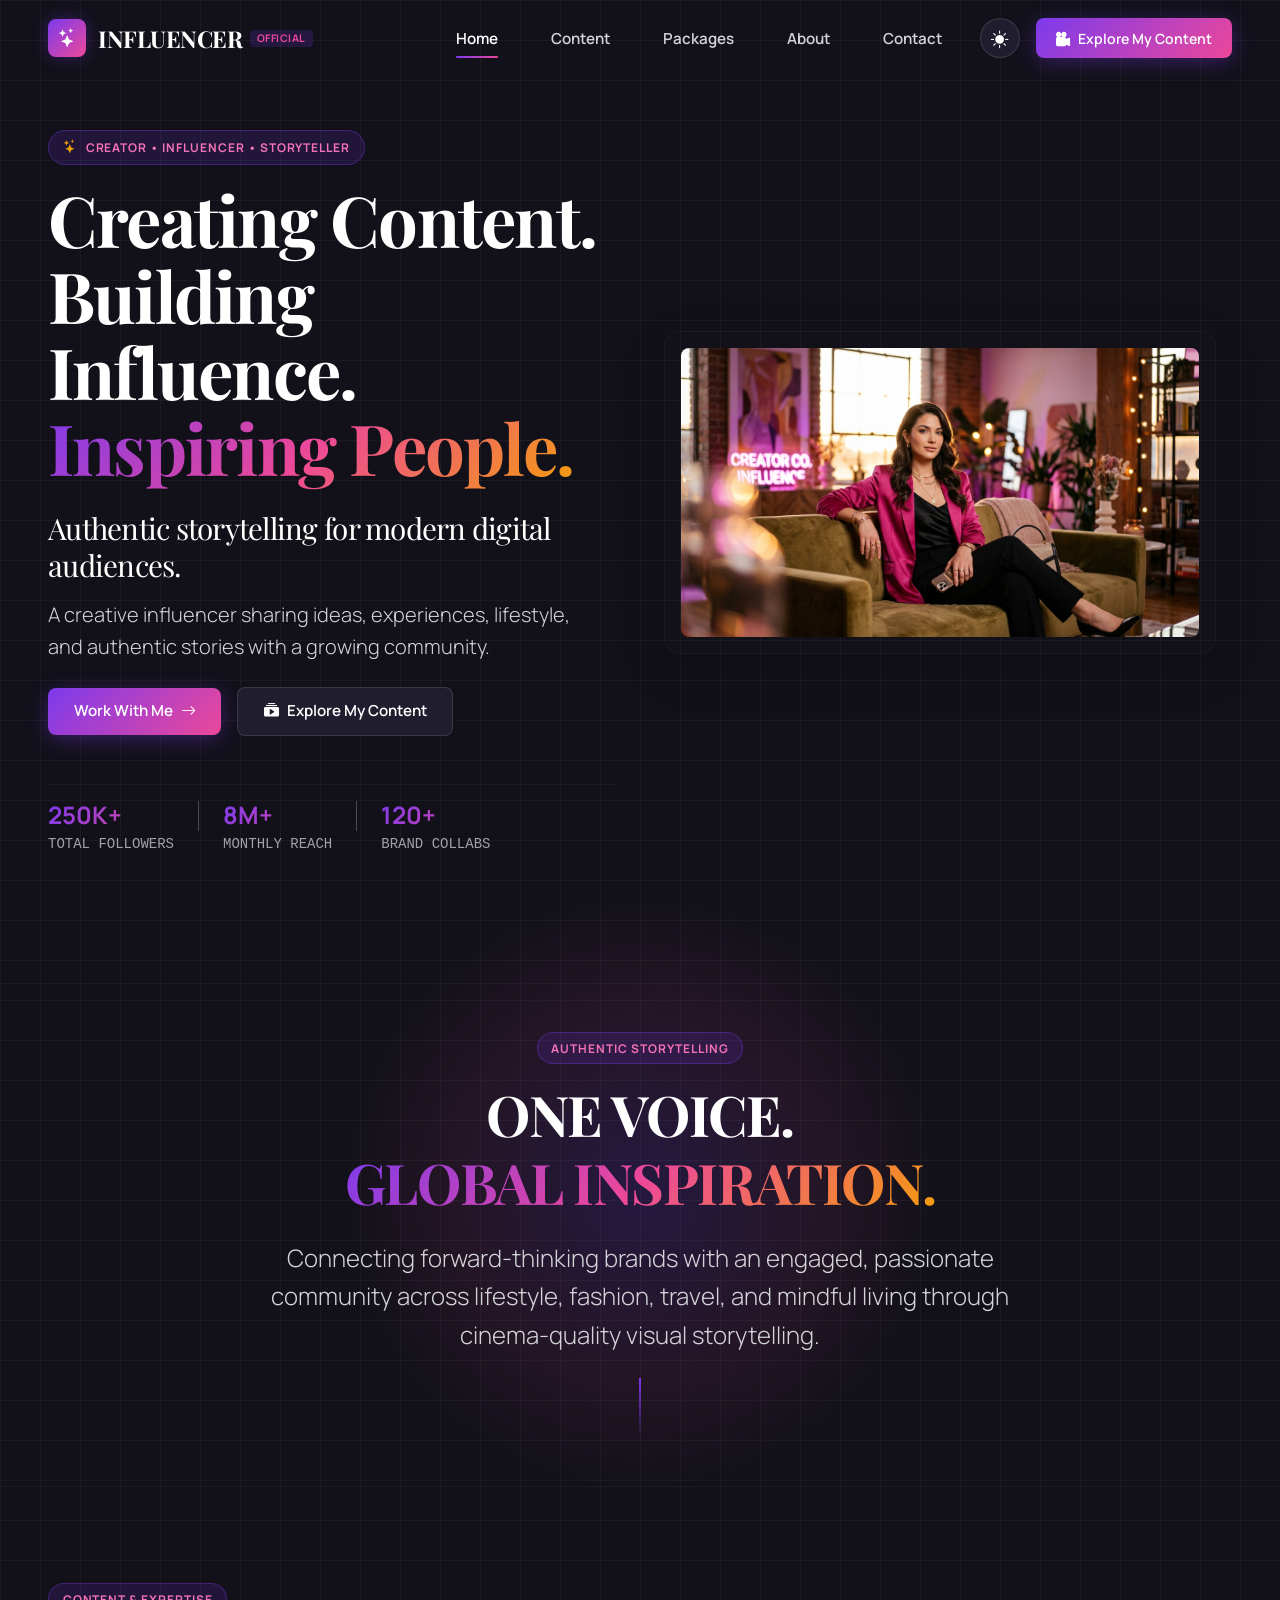
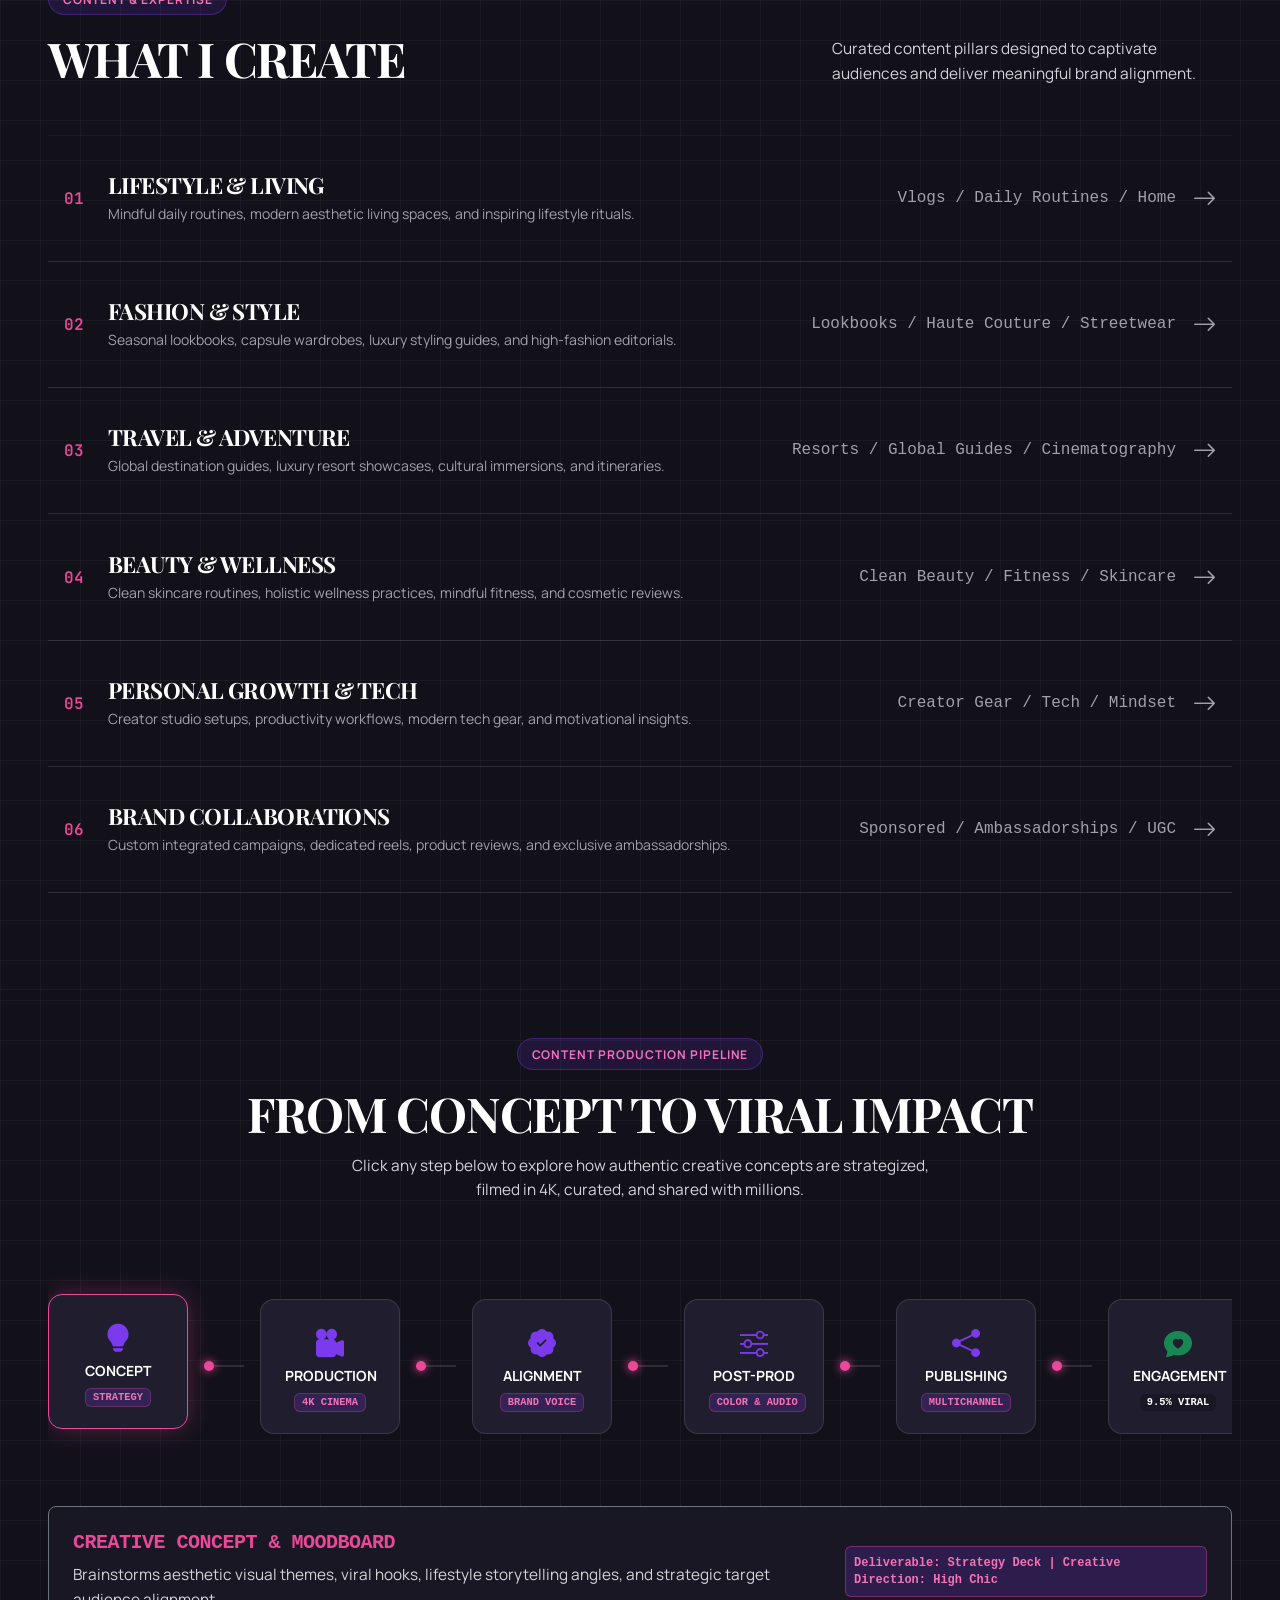
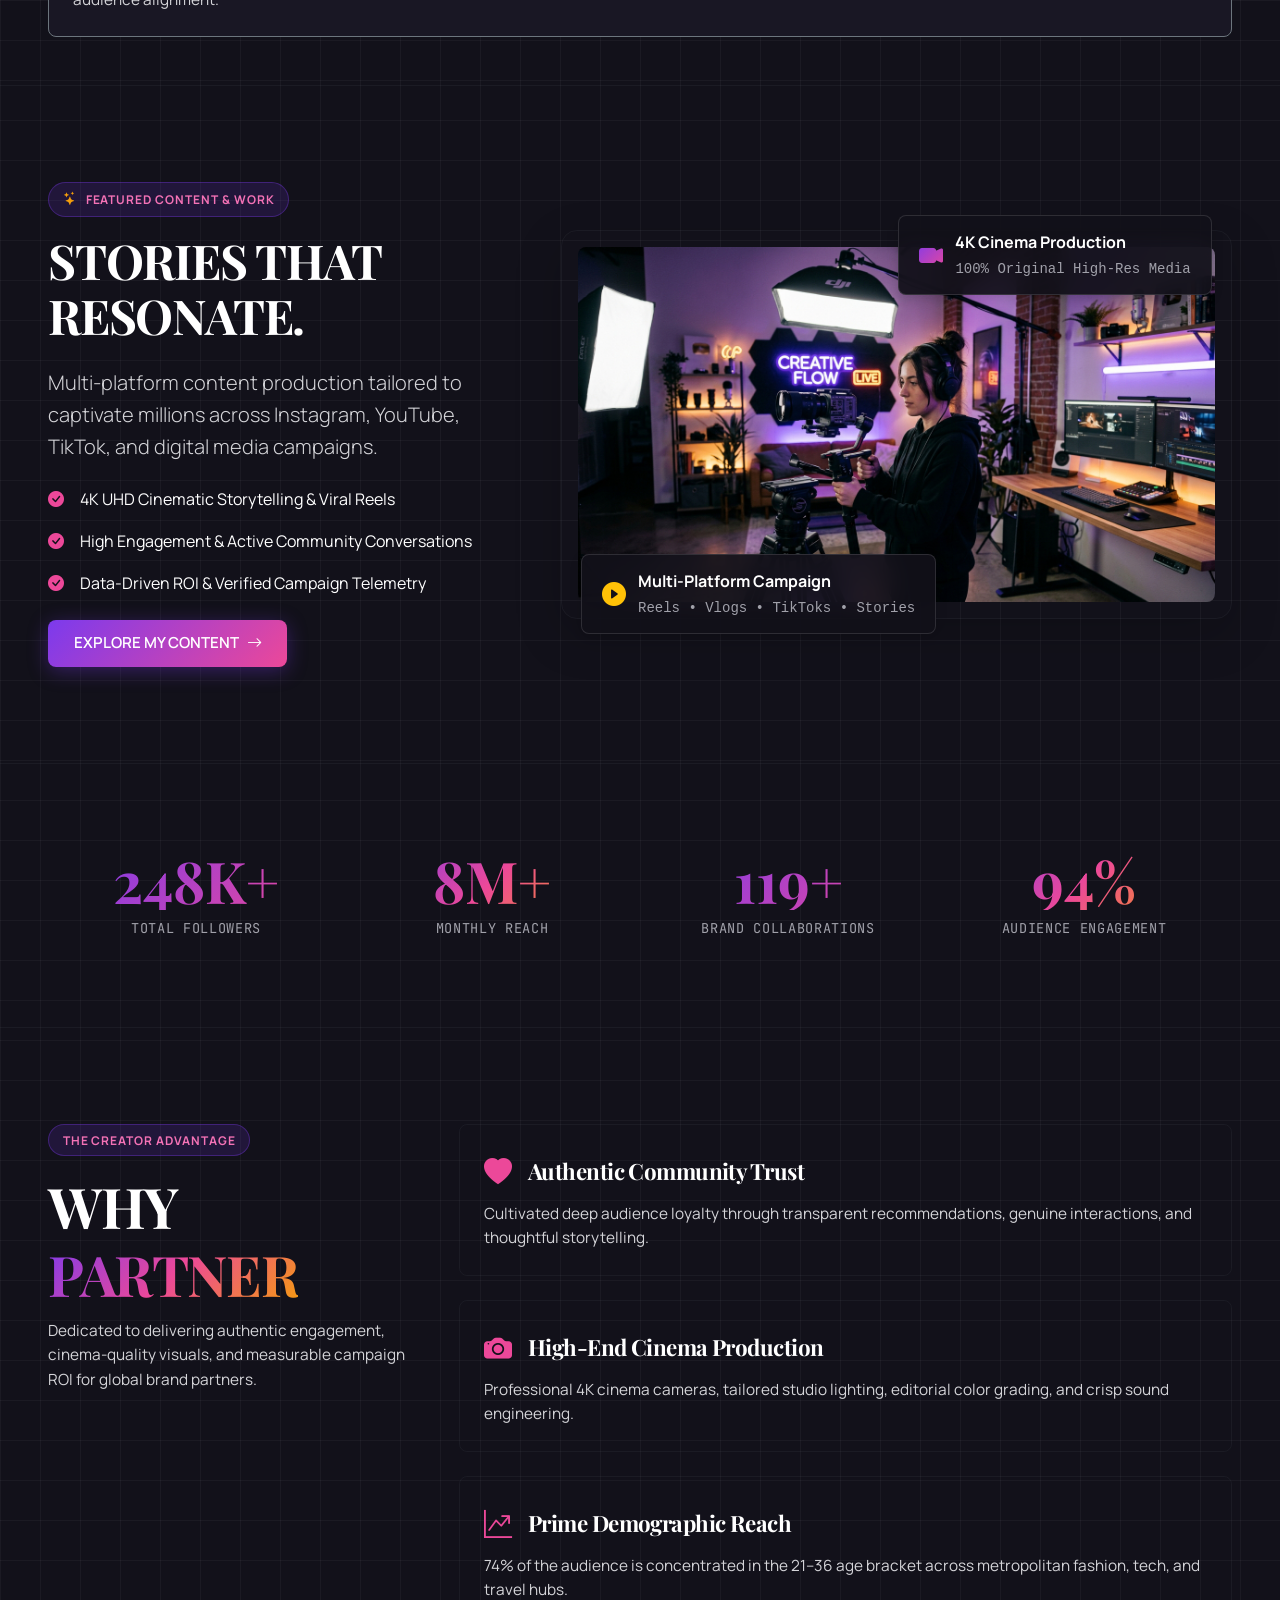
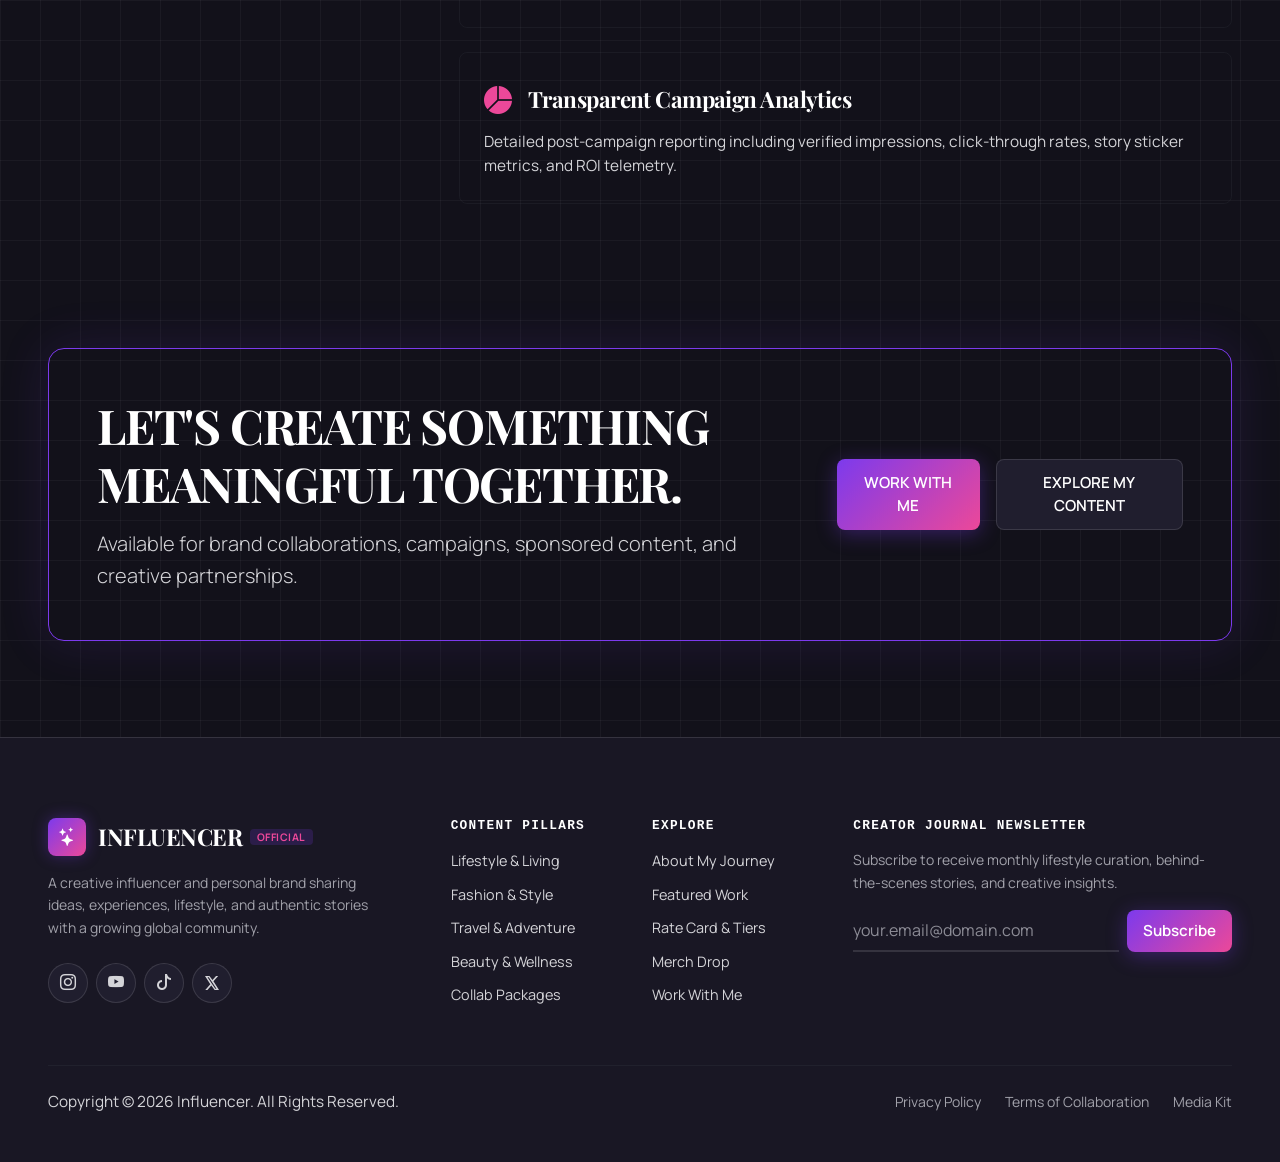
==== commit 562a6e6b: "Fix responsive navigation button alignment and featured package badge visibility" ====
--- a/index.html
+++ b/index.html
@@ -1,14 +1,17 @@
 <!DOCTYPE html>
 <html lang="en" data-theme="dark">
+
 <head>
   <meta charset="UTF-8">
   <meta name="viewport" content="width=device-width, initial-scale=1.0">
   <title>Influencer — Creating Content. Building Influence. Inspiring People.</title>
-  <meta name="description" content="A creative influencer sharing ideas, experiences, lifestyle, and authentic stories with a growing community.">
-  
+  <meta name="description"
+    content="A creative influencer sharing ideas, experiences, lifestyle, and authentic stories with a growing community.">
+
   <!-- Open Graph / Meta -->
   <meta property="og:title" content="Influencer — Personal Brand & Creator Portfolio">
-  <meta property="og:description" content="Creating Content. Building Influence. Inspiring People. Available for brand collaborations and sponsored partnerships.">
+  <meta property="og:description"
+    content="Creating Content. Building Influence. Inspiring People. Available for brand collaborations and sponsored partnerships.">
   <meta property="og:type" content="website">
 
   <!-- Favicon -->
@@ -22,6 +25,7 @@
   <!-- Custom Master Stylesheet -->
   <link rel="stylesheet" href="assets/css/style.css">
 </head>
+
 <body class="tech-grid-bg">
 
   <!-- Radial Background Glow -->
@@ -87,7 +91,7 @@
   <section class="hero-section">
     <div class="container-fluid px-lg-5">
       <div class="row align-items-center g-5">
-        
+
         <!-- Left Side: Editorial Typography & CTAs -->
         <div class="col-lg-6 animate-on-scroll">
           <div class="badge-tag">
@@ -134,28 +138,12 @@
         <!-- Right Side: Hero Influencer Image & Badges -->
         <div class="col-lg-6 animate-on-scroll">
           <div class="position-relative pe-lg-3">
-            
-            <!-- Floating Stat Card 1 -->
-            <div class="floating-api-card floating-api-card-1">
-              <i class="bi bi-instagram text-gradient fs-4"></i>
-              <div>
-                <div class="fw-bold text-sm">250K+ Active Community</div>
-                <small class="text-muted font-monospace">8M+ Monthly Impressions</small>
-              </div>
-            </div>
-
-            <!-- Floating Stat Card 2 -->
-            <div class="floating-api-card floating-api-card-2">
-              <i class="bi bi-patch-check-fill text-warning fs-4"></i>
-              <div>
-                <div class="fw-bold text-sm">Verified Creator Profile</div>
-                <small class="text-muted font-monospace">95% Audience Engagement</small>
-              </div>
-            </div>
 
             <!-- Hero Visual Image Frame -->
             <div class="p-3 rounded-4 border border-secondary border-opacity-10 bg-surface shadow-lg overflow-hidden">
-              <img src="assets/images/influencer-hero.jpg" alt="Influencer Official Creator Profile" class="img-fluid rounded-3 w-100 object-fit-cover" style="max-height: 480px; width: 100%; object-fit: cover;">
+              <img src="assets/images/influencer-hero.jpg" alt="Influencer Official Creator Profile"
+                class="img-fluid rounded-3 w-100 object-fit-cover"
+                style="max-height: 480px; width: 100%; object-fit: cover;">
             </div>
 
           </div>
@@ -176,10 +164,13 @@
             <span class="text-gradient-indigo">GLOBAL INSPIRATION.</span>
           </h2>
           <p class="lead fs-4 text-secondary mx-auto" style="max-width: 780px;">
-            Connecting forward-thinking brands with an engaged, passionate community across lifestyle, fashion, travel, and mindful living through cinema-quality visual storytelling.
+            Connecting forward-thinking brands with an engaged, passionate community across lifestyle, fashion, travel,
+            and mindful living through cinema-quality visual storytelling.
           </p>
           <div class="mt-4">
-            <div class="mx-auto" style="width: 2px; height: 60px; background: linear-gradient(to bottom, var(--color-accent), transparent);"></div>
+            <div class="mx-auto"
+              style="width: 2px; height: 60px; background: linear-gradient(to bottom, var(--color-accent), transparent);">
+            </div>
           </div>
         </div>
       </div>
@@ -189,8 +180,8 @@
   <!-- Content & Expertise Horizontal Composition -->
   <section class="py-5">
     <div class="container-fluid px-lg-5">
-      <div class="d-flex flex-column flex-md-row align-items-md-end justify-content-between mb-5 animate-fade-up">
-        <div>
+      <div class="d-flex flex-column flex-md-row align-items-md-end justify-content-between mb-5 animate-fade-up text-center text-md-start">
+        <div class="mb-3 mb-md-0">
           <div class="badge-tag">CONTENT & EXPERTISE</div>
           <h2 class="mb-0">WHAT I CREATE</h2>
         </div>
@@ -200,16 +191,17 @@
       </div>
 
       <div class="service-row-container border-top border-secondary border-opacity-10">
-        
+
         <div class="service-row-item d-flex align-items-center justify-content-between flex-wrap gap-3 animate-fade-up">
           <div class="d-flex align-items-center gap-4">
             <span class="service-number">01</span>
             <div>
               <h4 class="mb-1">LIFESTYLE & LIVING</h4>
-              <p class="text-muted mb-0 small">Mindful daily routines, modern aesthetic living spaces, and inspiring lifestyle rituals.</p>
-            </div>
-          </div>
-          <div class="d-flex align-items-center gap-3">
+              <p class="text-muted mb-0 small">Mindful daily routines, modern aesthetic living spaces, and inspiring
+                lifestyle rituals.</p>
+            </div>
+          </div>
+          <div class="d-flex align-items-center gap-3 service-meta-nav">
             <span class="font-monospace text-xs text-muted d-none d-md-inline">Vlogs / Daily Routines / Home</span>
             <i class="bi bi-arrow-right fs-4 service-arrow"></i>
           </div>
@@ -220,11 +212,13 @@
             <span class="service-number">02</span>
             <div>
               <h4 class="mb-1">FASHION & STYLE</h4>
-              <p class="text-muted mb-0 small">Seasonal lookbooks, capsule wardrobes, luxury styling guides, and high-fashion editorials.</p>
-            </div>
-          </div>
-          <div class="d-flex align-items-center gap-3">
-            <span class="font-monospace text-xs text-muted d-none d-md-inline">Lookbooks / Haute Couture / Streetwear</span>
+              <p class="text-muted mb-0 small">Seasonal lookbooks, capsule wardrobes, luxury styling guides, and
+                high-fashion editorials.</p>
+            </div>
+          </div>
+          <div class="d-flex align-items-center gap-3 service-meta-nav">
+            <span class="font-monospace text-xs text-muted d-none d-md-inline">Lookbooks / Haute Couture /
+              Streetwear</span>
             <i class="bi bi-arrow-right fs-4 service-arrow"></i>
           </div>
         </div>
@@ -234,11 +228,13 @@
             <span class="service-number">03</span>
             <div>
               <h4 class="mb-1">TRAVEL & ADVENTURE</h4>
-              <p class="text-muted mb-0 small">Global destination guides, luxury resort showcases, cultural immersions, and itineraries.</p>
-            </div>
-          </div>
-          <div class="d-flex align-items-center gap-3">
-            <span class="font-monospace text-xs text-muted d-none d-md-inline">Resorts / Global Guides / Cinematography</span>
+              <p class="text-muted mb-0 small">Global destination guides, luxury resort showcases, cultural immersions,
+                and itineraries.</p>
+            </div>
+          </div>
+          <div class="d-flex align-items-center gap-3 service-meta-nav">
+            <span class="font-monospace text-xs text-muted d-none d-md-inline">Resorts / Global Guides /
+              Cinematography</span>
             <i class="bi bi-arrow-right fs-4 service-arrow"></i>
           </div>
         </div>
@@ -248,10 +244,11 @@
             <span class="service-number">04</span>
             <div>
               <h4 class="mb-1">BEAUTY & WELLNESS</h4>
-              <p class="text-muted mb-0 small">Clean skincare routines, holistic wellness practices, mindful fitness, and cosmetic reviews.</p>
-            </div>
-          </div>
-          <div class="d-flex align-items-center gap-3">
+              <p class="text-muted mb-0 small">Clean skincare routines, holistic wellness practices, mindful fitness,
+                and cosmetic reviews.</p>
+            </div>
+          </div>
+          <div class="d-flex align-items-center gap-3 service-meta-nav">
             <span class="font-monospace text-xs text-muted d-none d-md-inline">Clean Beauty / Fitness / Skincare</span>
             <i class="bi bi-arrow-right fs-4 service-arrow"></i>
           </div>
@@ -262,10 +259,11 @@
             <span class="service-number">05</span>
             <div>
               <h4 class="mb-1">PERSONAL GROWTH & TECH</h4>
-              <p class="text-muted mb-0 small">Creator studio setups, productivity workflows, modern tech gear, and motivational insights.</p>
-            </div>
-          </div>
-          <div class="d-flex align-items-center gap-3">
+              <p class="text-muted mb-0 small">Creator studio setups, productivity workflows, modern tech gear, and
+                motivational insights.</p>
+            </div>
+          </div>
+          <div class="d-flex align-items-center gap-3 service-meta-nav">
             <span class="font-monospace text-xs text-muted d-none d-md-inline">Creator Gear / Tech / Mindset</span>
             <i class="bi bi-arrow-right fs-4 service-arrow"></i>
           </div>
@@ -276,10 +274,11 @@
             <span class="service-number">06</span>
             <div>
               <h4 class="mb-1">BRAND COLLABORATIONS</h4>
-              <p class="text-muted mb-0 small">Custom integrated campaigns, dedicated reels, product reviews, and exclusive ambassadorships.</p>
-            </div>
-          </div>
-          <div class="d-flex align-items-center gap-3">
+              <p class="text-muted mb-0 small">Custom integrated campaigns, dedicated reels, product reviews, and
+                exclusive ambassadorships.</p>
+            </div>
+          </div>
+          <div class="d-flex align-items-center gap-3 service-meta-nav">
             <span class="font-monospace text-xs text-muted d-none d-md-inline">Sponsored / Ambassadorships / UGC</span>
             <i class="bi bi-arrow-right fs-4 service-arrow"></i>
           </div>
@@ -296,7 +295,8 @@
         <div class="badge-tag mx-auto">CONTENT PRODUCTION PIPELINE</div>
         <h2>FROM CONCEPT TO VIRAL IMPACT</h2>
         <p class="text-secondary mx-auto" style="max-width: 600px;">
-          Click any step below to explore how authentic creative concepts are strategized, filmed in 4K, curated, and shared with millions.
+          Click any step below to explore how authentic creative concepts are strategized, filmed in 4K, curated, and
+          shared with millions.
         </p>
       </div>
 
@@ -362,13 +362,14 @@
       <!-- Flow Inspector Telemetry Display Box -->
       <div class="mt-4 p-4 rounded-3 border border-secondary border-opacity-20 bg-dark animate-fade-up">
         <div class="row align-items-center">
-          <div class="col-lg-8">
+          <div class="col-lg-7 col-xl-8">
             <h5 class="text-cyan font-monospace mb-2" id="flowInspectorTitle">CREATIVE CONCEPT & MOODBOARD</h5>
             <p class="text-secondary mb-0" id="flowInspectorDesc">
-              Brainstorms aesthetic visual themes, viral hooks, lifestyle storytelling angles, and strategic target audience alignment.
+              Brainstorms aesthetic visual themes, viral hooks, lifestyle storytelling angles, and strategic target
+              audience alignment.
             </p>
           </div>
-          <div class="col-lg-4 text-lg-end mt-3 mt-lg-0">
+          <div class="col-lg-5 col-xl-4 text-lg-end mt-3 mt-lg-0">
             <span class="badge bg-primary bg-opacity-20 text-indigo font-monospace p-2" id="flowInspectorMeta">
               Deliverable: Strategy Deck | Creative Direction: High Chic
             </span>
@@ -386,7 +387,8 @@
           <div class="badge-tag"><i class="bi bi-stars"></i> FEATURED CONTENT & WORK</div>
           <h2 class="mb-4">STORIES THAT RESONATE.</h2>
           <p class="lead mb-4">
-            Multi-platform content production tailored to captivate millions across Instagram, YouTube, TikTok, and digital media campaigns.
+            Multi-platform content production tailored to captivate millions across Instagram, YouTube, TikTok, and
+            digital media campaigns.
           </p>
           <ul class="list-unstyled mb-4">
             <li class="d-flex align-items-center gap-3 mb-3">
@@ -420,7 +422,9 @@
 
             <!-- Main Featured Image Container -->
             <div class="p-3 rounded-4 border border-secondary border-opacity-10 bg-surface shadow-lg overflow-hidden">
-              <img src="assets/images/influencer-studio.jpg" alt="Featured Content & Multi-Platform Production" class="img-fluid rounded-3 w-100 object-fit-cover" style="max-height: 440px; width: 100%; object-fit: cover;">
+              <img src="assets/images/influencer-studio.jpg" alt="Featured Content & Multi-Platform Production"
+                class="img-fluid rounded-3 w-100 object-fit-cover"
+                style="max-height: 440px; width: 100%; object-fit: cover;">
             </div>
 
             <!-- Floating Reach Badge -->
@@ -443,25 +447,29 @@
       <div class="row g-0">
         <div class="col-md-3 col-6 animate-zoom-in delay-100">
           <div class="metric-card">
-            <div class="metric-number counter-number text-gradient" data-target="250" data-suffix="K+" data-decimals="0">0</div>
+            <div class="metric-number counter-number text-gradient" data-target="250" data-suffix="K+"
+              data-decimals="0">0</div>
             <div class="metric-label">TOTAL FOLLOWERS</div>
           </div>
         </div>
         <div class="col-md-3 col-6 animate-zoom-in delay-200">
           <div class="metric-card">
-            <div class="metric-number counter-number text-gradient-indigo" data-target="8" data-suffix="M+" data-decimals="0">0</div>
+            <div class="metric-number counter-number text-gradient-indigo" data-target="8" data-suffix="M+"
+              data-decimals="0">0</div>
             <div class="metric-label">MONTHLY REACH</div>
           </div>
         </div>
         <div class="col-md-3 col-6 animate-zoom-in delay-300">
           <div class="metric-card">
-            <div class="metric-number counter-number text-gradient" data-target="120" data-suffix="+" data-decimals="0">0</div>
+            <div class="metric-number counter-number text-gradient" data-target="120" data-suffix="+" data-decimals="0">
+              0</div>
             <div class="metric-label">BRAND COLLABORATIONS</div>
           </div>
         </div>
         <div class="col-md-3 col-6 animate-zoom-in delay-400">
           <div class="metric-card">
-            <div class="metric-number counter-number text-gradient-indigo" data-target="95" data-suffix="%" data-decimals="0">0</div>
+            <div class="metric-number counter-number text-gradient-indigo" data-target="95" data-suffix="%"
+              data-decimals="0">0</div>
             <div class="metric-label">AUDIENCE ENGAGEMENT</div>
           </div>
         </div>
@@ -481,20 +489,22 @@
               <span class="text-gradient-indigo">PARTNER</span>
             </h2>
             <p class="text-secondary">
-              Dedicated to delivering authentic engagement, cinema-quality visuals, and measurable campaign ROI for global brand partners.
+              Dedicated to delivering authentic engagement, cinema-quality visuals, and measurable campaign ROI for
+              global brand partners.
             </p>
           </div>
         </div>
 
         <div class="col-lg-8">
           <div class="d-flex flex-column gap-4">
-            
+
             <div class="p-4 rounded-3 border border-secondary border-opacity-10 bg-surface animate-on-scroll">
               <div class="d-flex align-items-center gap-3 mb-2">
                 <i class="bi bi-heart-fill text-cyan fs-3"></i>
                 <h4 class="mb-0">Authentic Community Trust</h4>
               </div>
-              <p class="text-secondary mb-0">Cultivated deep audience loyalty through transparent recommendations, genuine interactions, and thoughtful storytelling.</p>
+              <p class="text-secondary mb-0">Cultivated deep audience loyalty through transparent recommendations,
+                genuine interactions, and thoughtful storytelling.</p>
             </div>
 
             <div class="p-4 rounded-3 border border-secondary border-opacity-10 bg-surface animate-on-scroll">
@@ -502,7 +512,8 @@
                 <i class="bi bi-camera-fill text-cyan fs-3"></i>
                 <h4 class="mb-0">High-End Cinema Production</h4>
               </div>
-              <p class="text-secondary mb-0">Professional 4K cinema cameras, tailored studio lighting, editorial color grading, and crisp sound engineering.</p>
+              <p class="text-secondary mb-0">Professional 4K cinema cameras, tailored studio lighting, editorial color
+                grading, and crisp sound engineering.</p>
             </div>
 
             <div class="p-4 rounded-3 border border-secondary border-opacity-10 bg-surface animate-on-scroll">
@@ -510,7 +521,8 @@
                 <i class="bi bi-graph-up-arrow text-cyan fs-3"></i>
                 <h4 class="mb-0">Prime Demographic Reach</h4>
               </div>
-              <p class="text-secondary mb-0">74% of the audience is concentrated in the 21–36 age bracket across metropolitan fashion, tech, and travel hubs.</p>
+              <p class="text-secondary mb-0">74% of the audience is concentrated in the 21–36 age bracket across
+                metropolitan fashion, tech, and travel hubs.</p>
             </div>
 
             <div class="p-4 rounded-3 border border-secondary border-opacity-10 bg-surface animate-on-scroll">
@@ -518,7 +530,8 @@
                 <i class="bi bi-pie-chart-fill text-cyan fs-3"></i>
                 <h4 class="mb-0">Transparent Campaign Analytics</h4>
               </div>
-              <p class="text-secondary mb-0">Detailed post-campaign reporting including verified impressions, click-through rates, story sticker metrics, and ROI telemetry.</p>
+              <p class="text-secondary mb-0">Detailed post-campaign reporting including verified impressions,
+                click-through rates, story sticker metrics, and ROI telemetry.</p>
             </div>
 
           </div>
@@ -530,7 +543,9 @@
   <!-- Large Call-To-Action (CTA) Section -->
   <section class="py-5 my-5">
     <div class="container-fluid px-lg-5">
-      <div class="p-5 rounded-4 border border-indigo border-opacity-30 bg-surface position-relative overflow-hidden animate-on-scroll" style="box-shadow: 0 0 50px rgba(124, 58, 237, 0.15);">
+      <div
+        class="p-5 rounded-4 border border-indigo border-opacity-30 bg-surface position-relative overflow-hidden animate-on-scroll"
+        style="box-shadow: 0 0 50px rgba(124, 58, 237, 0.15);">
         <div class="row align-items-center text-center text-lg-start">
           <div class="col-lg-8">
             <h2 class="display-5 fw-bold mb-3">LET'S CREATE SOMETHING MEANINGFUL TOGETHER.</h2>
@@ -553,29 +568,35 @@
   <footer class="footer-nexora">
     <div class="container-fluid px-lg-5">
       <div class="row g-4 mb-5">
-        
+
         <div class="col-lg-4 col-md-6">
           <a class="brand-logo mb-3" href="index.html">
             <div class="logo-icon"><i class="bi bi-stars"></i></div>
             <div class="logo-text">INFLUENCER <span class="logo-tag">OFFICIAL</span></div>
           </a>
           <p class="text-muted small mb-4" style="max-width: 320px;">
-            A creative influencer and personal brand sharing ideas, experiences, lifestyle, and authentic stories with a growing global community.
+            A creative influencer and personal brand sharing ideas, experiences, lifestyle, and authentic stories with a
+            growing global community.
           </p>
           <div class="d-flex align-items-center gap-2">
-            <a href="https://instagram.com" target="_blank" rel="noopener" class="social-icon-btn" aria-label="Instagram"><i class="bi bi-instagram"></i></a>
-            <a href="https://youtube.com" target="_blank" rel="noopener" class="social-icon-btn" aria-label="YouTube"><i class="bi bi-youtube"></i></a>
-            <a href="https://tiktok.com" target="_blank" rel="noopener" class="social-icon-btn" aria-label="TikTok"><i class="bi bi-tiktok"></i></a>
+            <a href="https://instagram.com" target="_blank" rel="noopener" class="social-icon-btn"
+              aria-label="Instagram"><i class="bi bi-instagram"></i></a>
+            <a href="https://youtube.com" target="_blank" rel="noopener" class="social-icon-btn" aria-label="YouTube"><i
+                class="bi bi-youtube"></i></a>
+            <a href="https://tiktok.com" target="_blank" rel="noopener" class="social-icon-btn" aria-label="TikTok"><i
+                class="bi bi-tiktok"></i></a>
             <a href="https://x.com" target="_blank" rel="noopener" class="social-icon-btn" aria-label="X / Twitter">
               <svg xmlns="http://www.w3.org/2000/svg" width="14" height="14" fill="currentColor" viewBox="0 0 16 16">
-                <path d="M12.6 0h2.454l-5.36 6.126L16 16h-4.937l-3.867-5.07-4.425 5.07H0.318l5.733-6.554L0 0h5.063l3.495 4.62L12.6 0zm-0.86 14.54h1.36L4.323 1.4h-1.46l8.877 13.14z"/>
+                <path
+                  d="M12.6 0h2.454l-5.36 6.126L16 16h-4.937l-3.867-5.07-4.425 5.07H0.318l5.733-6.554L0 0h5.063l3.495 4.62L12.6 0zm-0.86 14.54h1.36L4.323 1.4h-1.46l8.877 13.14z" />
               </svg>
             </a>
           </div>
         </div>
 
         <div class="col-lg-2 col-md-6">
-          <h6 class="text-white font-monospace text-uppercase mb-3" style="font-size: 0.8rem; letter-spacing: 0.1em;">Content Pillars</h6>
+          <h6 class="text-white font-monospace text-uppercase mb-3" style="font-size: 0.8rem; letter-spacing: 0.1em;">
+            Content Pillars</h6>
           <div class="d-flex flex-column">
             <a href="services.html" class="footer-link">Lifestyle & Living</a>
             <a href="services.html" class="footer-link">Fashion & Style</a>
@@ -586,7 +607,8 @@
         </div>
 
         <div class="col-lg-2 col-md-6">
-          <h6 class="text-white font-monospace text-uppercase mb-3" style="font-size: 0.8rem; letter-spacing: 0.1em;">Explore</h6>
+          <h6 class="text-white font-monospace text-uppercase mb-3" style="font-size: 0.8rem; letter-spacing: 0.1em;">
+            Explore</h6>
           <div class="d-flex flex-column">
             <a href="about.html" class="footer-link">About My Journey</a>
             <a href="services.html" class="footer-link">Featured Work</a>
@@ -597,17 +619,21 @@
         </div>
 
         <div class="col-lg-4 col-md-6">
-          <h6 class="text-white font-monospace text-uppercase mb-3" style="font-size: 0.8rem; letter-spacing: 0.1em;">Creator Journal Newsletter</h6>
-          <p class="text-muted small mb-3">Subscribe to receive monthly lifestyle curation, behind-the-scenes stories, and creative insights.</p>
+          <h6 class="text-white font-monospace text-uppercase mb-3" style="font-size: 0.8rem; letter-spacing: 0.1em;">
+            Creator Journal Newsletter</h6>
+          <p class="text-muted small mb-3">Subscribe to receive monthly lifestyle curation, behind-the-scenes stories,
+            and creative insights.</p>
           <form onsubmit="event.preventDefault(); showToast('Subscribed to the Creator Journal');" class="d-flex gap-2">
-            <input type="email" class="form-control form-control-nexora py-2" placeholder="your.email@domain.com" required>
+            <input type="email" class="form-control form-control-nexora py-2" placeholder="your.email@domain.com"
+              required>
             <button type="submit" class="btn btn-nexora-primary text-nowrap py-2 px-3">Subscribe</button>
           </form>
         </div>
 
       </div>
 
-      <div class="border-top border-secondary border-opacity-10 pt-4 d-flex flex-column flex-md-row align-items-center justify-content-between text-muted small">
+      <div
+        class="border-top border-secondary border-opacity-10 pt-4 d-flex flex-column flex-md-row align-items-center justify-content-between text-muted small">
         <p class="mb-2 mb-md-0">Copyright © 2026 Influencer. All Rights Reserved.</p>
         <div class="d-flex gap-4">
           <a href="404.html" class="text-muted text-decoration-none">Privacy Policy</a>
@@ -626,4 +652,5 @@
   <!-- Master JavaScript File -->
   <script src="assets/js/main.js"></script>
 </body>
-</html>
+
+</html>
--- a/assets/css/style.css
+++ b/assets/css/style.css
@@ -799,6 +799,59 @@
   letter-spacing: 0.05em;
 }
 
+/* Learn More Button / Link Hover Styling */
+.learn-more-btn {
+  display: inline-flex;
+  align-items: center;
+  gap: 0.4rem;
+  transition: all var(--transition-fast);
+  color: var(--color-cyan) !important;
+  font-weight: 600;
+  width: fit-content;
+  position: relative;
+}
+
+.learn-more-btn i {
+  transition: transform var(--transition-fast), color var(--transition-fast);
+  display: inline-block;
+}
+
+.learn-more-btn:hover {
+  color: #EC4899 !important;
+  text-shadow: 0 0 12px rgba(236, 72, 153, 0.4);
+}
+
+.learn-more-btn:hover i {
+  transform: translateX(6px);
+  color: #EC4899 !important;
+}
+
+/* Card hover interaction for Learn More */
+.shimmer-card:hover .learn-more-btn {
+  color: #EC4899 !important;
+}
+
+.shimmer-card:hover .learn-more-btn i {
+  transform: translateX(4px);
+}
+
+[data-theme="light"] .learn-more-btn {
+  color: #DB2777 !important;
+}
+
+[data-theme="light"] .learn-more-btn:hover {
+  color: #7C3AED !important;
+  text-shadow: 0 0 10px rgba(124, 58, 237, 0.25);
+}
+
+[data-theme="light"] .learn-more-btn:hover i {
+  color: #7C3AED !important;
+}
+
+[data-theme="light"] .shimmer-card:hover .learn-more-btn {
+  color: #7C3AED !important;
+}
+
 /* Interactive Code Section */
 .code-editor-tabs {
   display: flex;
@@ -1201,6 +1254,27 @@
   .navbar-nexora .d-xl-none {
     display: inline-flex !important;
   }
+
+  .floating-api-card {
+    display: none !important;
+  }
+
+  .service-row-item {
+    flex-direction: column !important;
+    align-items: flex-start !important;
+    gap: 0.75rem !important;
+    padding: 1.75rem 1rem !important;
+  }
+
+  .service-row-item .service-meta-nav,
+  .service-row-item > div:last-child {
+    margin-left: 3.25rem !important;
+    margin-top: 0.25rem !important;
+  }
+
+  .pricing-card.featured {
+    margin-top: 14px !important;
+  }
 }
 
 /* Responsive Media Queries — Mobile & Tablet Center Alignment */
@@ -1223,8 +1297,11 @@
   }
 
   .badge-tag {
+    display: table !important;
     margin-left: auto !important;
     margin-right: auto !important;
+    margin-bottom: 1rem !important;
+    text-align: center !important;
   }
 
   /* Prevent vertical overlap on stacked mobile columns */
@@ -1317,6 +1394,12 @@
     text-align: center !important;
   }
 
+  .service-row-item .service-meta-nav,
+  .service-row-item > div:last-child {
+    margin-left: auto !important;
+    margin-right: auto !important;
+  }
+
   /* Sticky Top Elements Disable */
   .sticky-top {
     position: relative !important;
@@ -1344,6 +1427,11 @@
   .floating-api-card {
     display: none;
   }
+
+  #flowInspectorMeta {
+    text-align: center !important;
+    margin: 0 auto !important;
+  }
 }
 
 /* Color Override Helpers (Vibrant Purple & Pink Palette) */
@@ -1377,6 +1465,12 @@
   color: #F472B6 !important;
   border: 1px solid rgba(236, 72, 153, 0.4) !important;
   font-weight: 600 !important;
+  white-space: normal !important;
+  word-break: break-word !important;
+  display: inline-block !important;
+  max-width: 100% !important;
+  line-height: 1.4 !important;
+  text-align: left !important;
 }
 
 [data-theme="light"] #flowInspectorMeta {
@@ -1384,6 +1478,12 @@
   color: #7C3AED !important;
   border: 1px solid rgba(124, 58, 237, 0.3) !important;
   font-weight: 700 !important;
+  white-space: normal !important;
+  word-break: break-word !important;
+  display: inline-block !important;
+  max-width: 100% !important;
+  line-height: 1.4 !important;
+  text-align: left !important;
 }
 
 .flow-node .badge.text-cyan {
@@ -1471,6 +1571,7 @@
   box-shadow: none;
   border: none;
   transition: all var(--transition-fast);
+  cursor: pointer;
 }
 
 .accordion-nexora .accordion-button:not(.collapsed) {
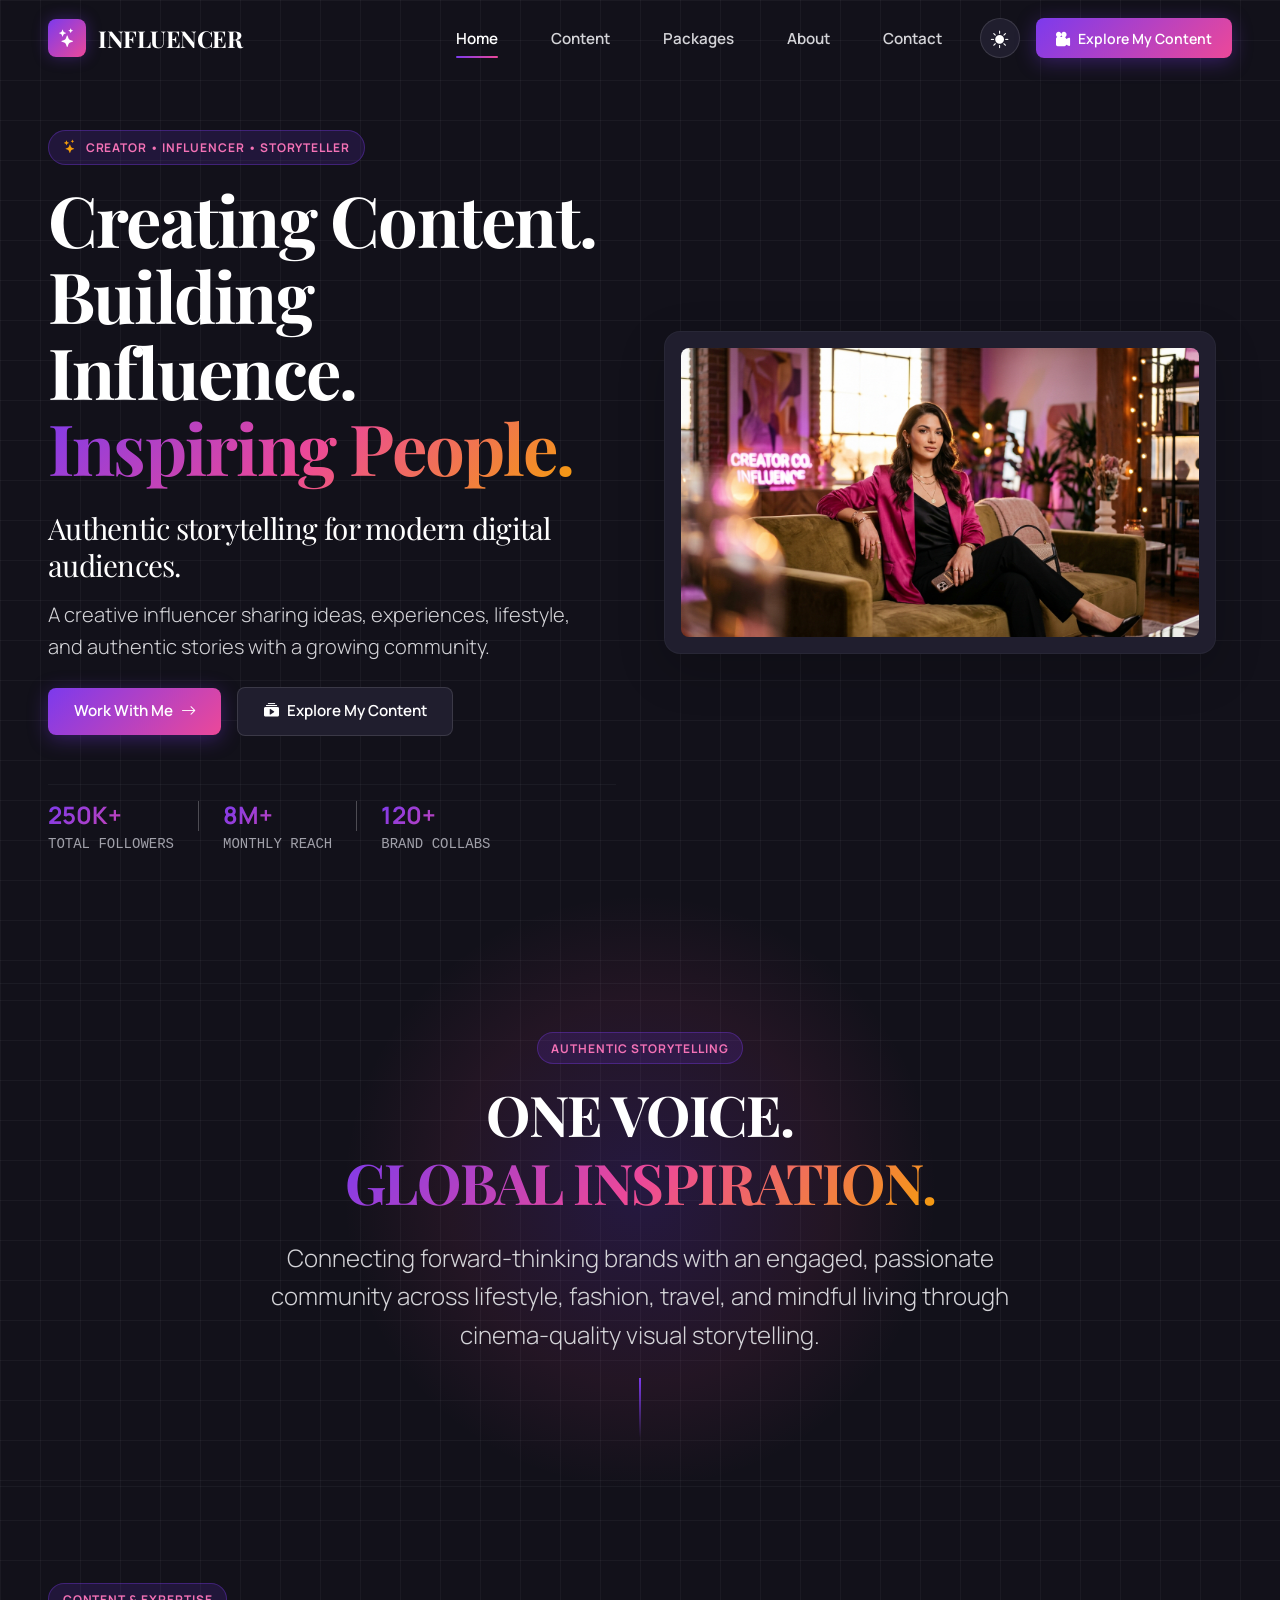
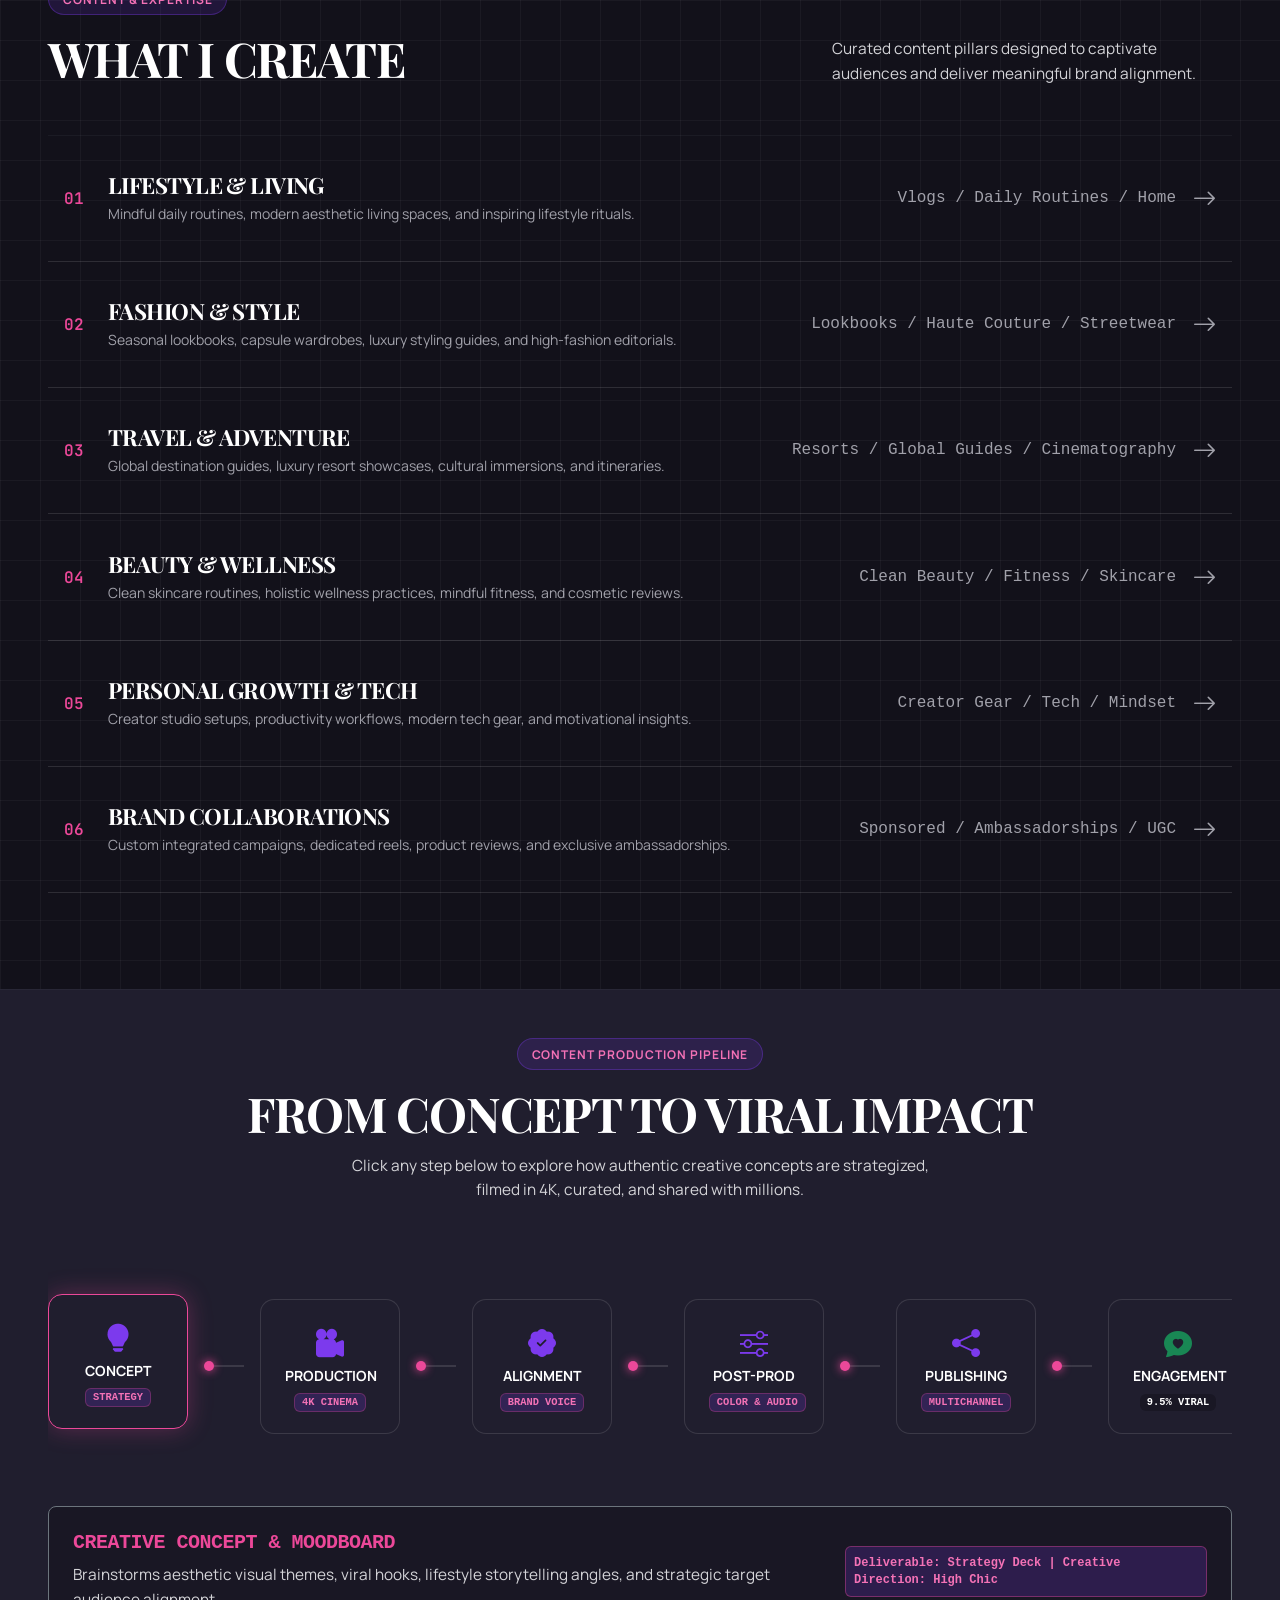
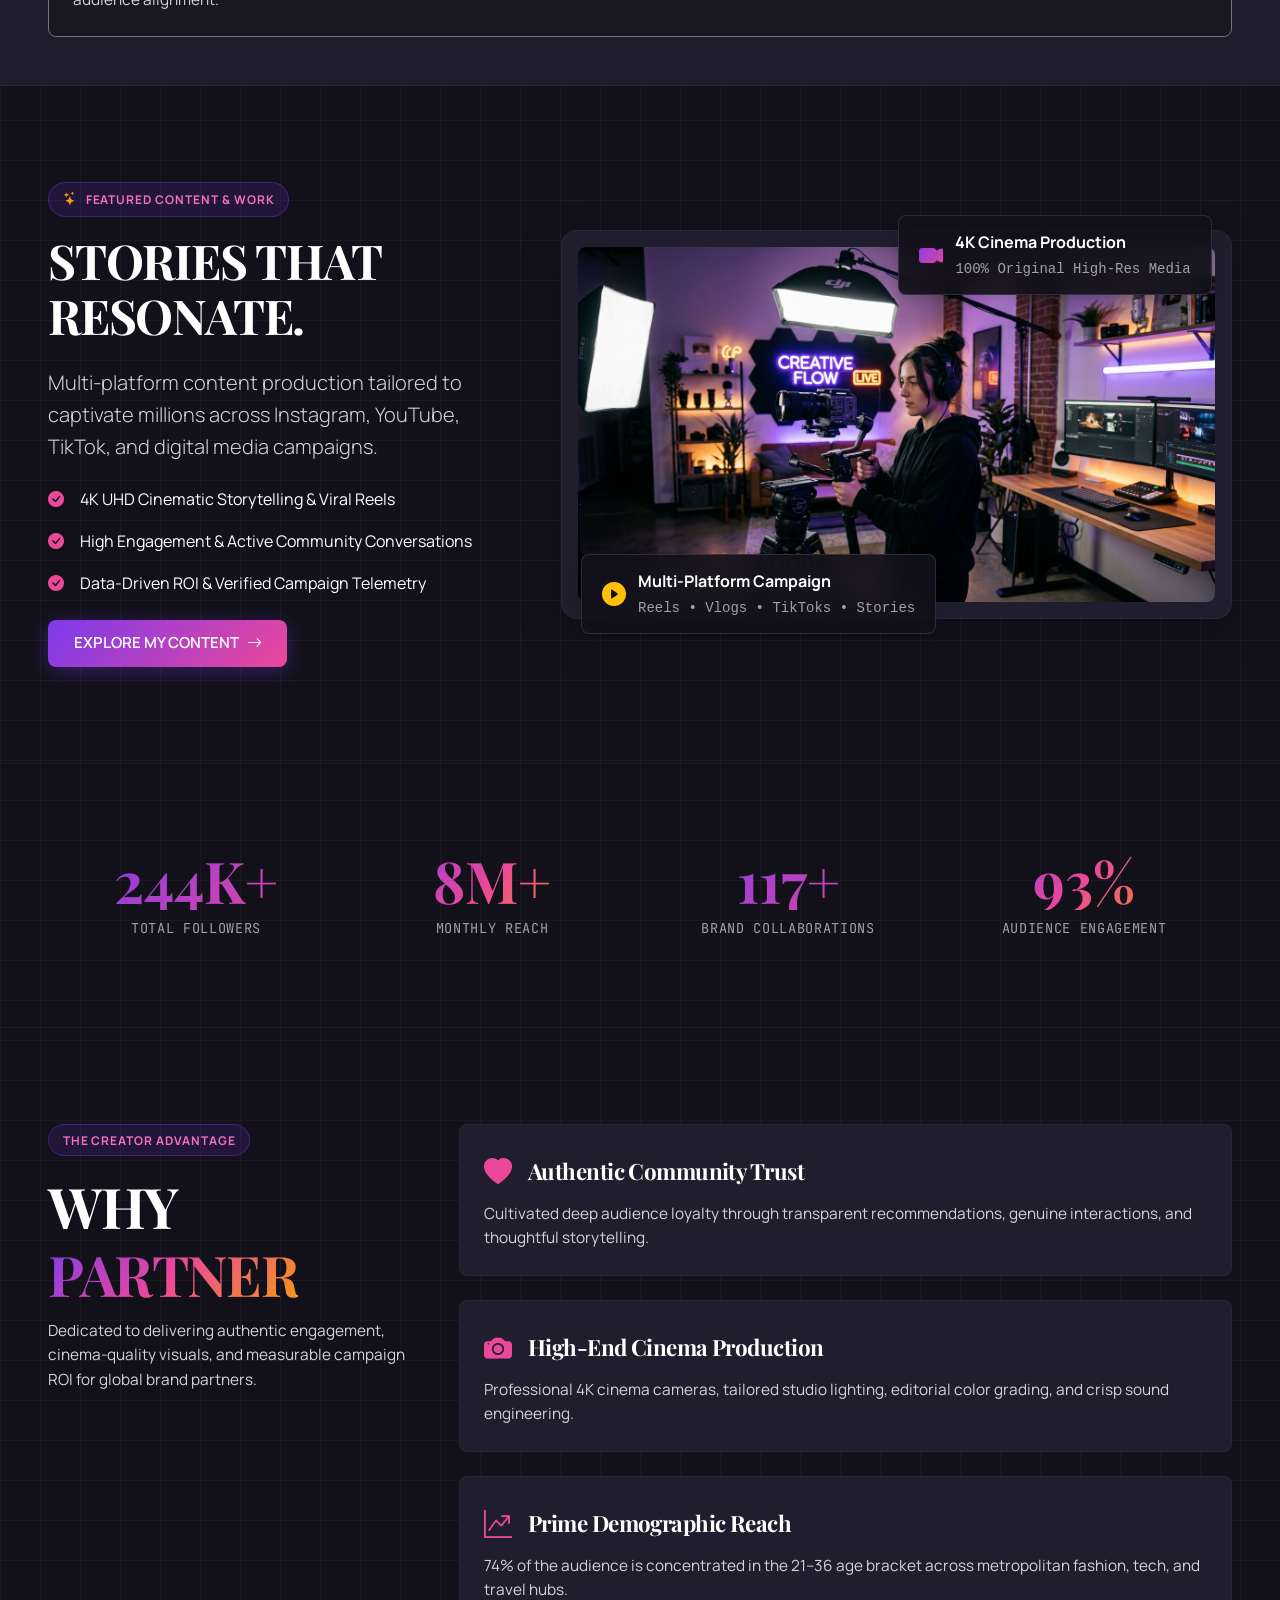
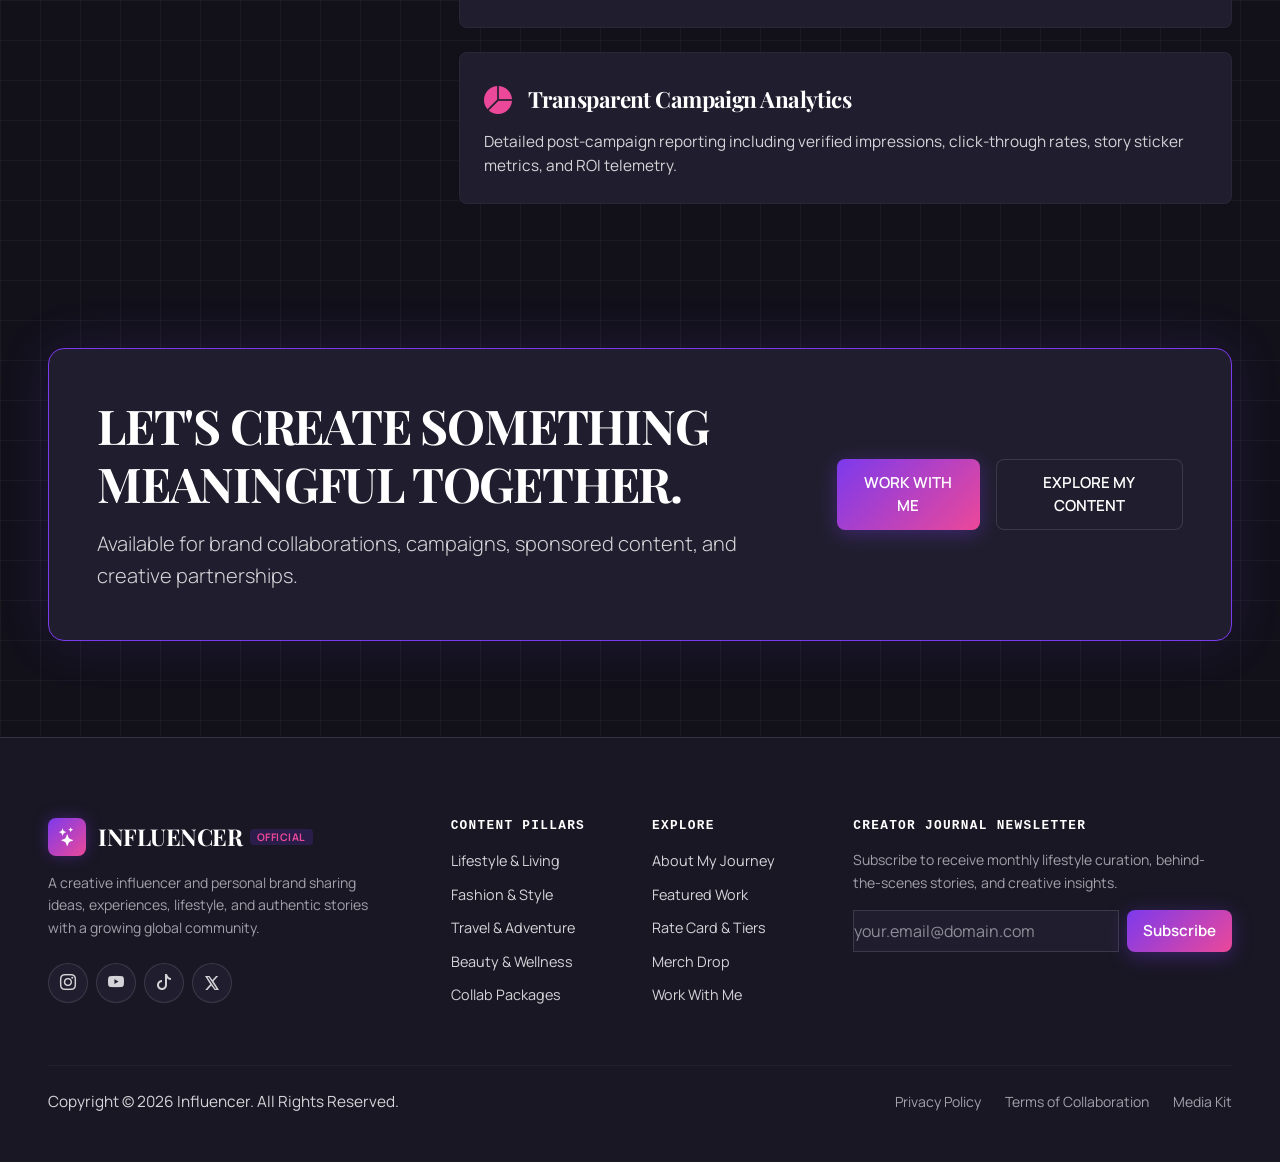
==== commit 17b696d3: "Remove official tag from headers and fix dark mode text visibility on contact page" ====
--- a/index.html
+++ b/index.html
@@ -36,9 +36,7 @@
     <div class="container-fluid px-lg-5">
       <a class="brand-logo" href="index.html">
         <div class="logo-icon"><i class="bi bi-stars"></i></div>
-        <div class="logo-text">
-          INFLUENCER <span class="logo-tag">OFFICIAL</span>
-        </div>
+        <div class="logo-text">INFLUENCER</div>
       </a>
 
       <div class="d-none d-xl-flex align-items-center gap-4 ms-auto me-4">
@@ -68,7 +66,7 @@
     <div class="mobile-nav-header">
       <a class="brand-logo" href="index.html">
         <div class="logo-icon"><i class="bi bi-stars"></i></div>
-        <div class="logo-text">INFLUENCER <span class="logo-tag">OFFICIAL</span></div>
+        <div class="logo-text">INFLUENCER</div>
       </a>
       <button class="nav-icon-btn" id="mobileMenuClose" aria-label="Close Menu">
         <i class="bi bi-x-lg"></i>
--- a/assets/css/style.css
+++ b/assets/css/style.css
@@ -179,6 +179,38 @@
   color: var(--text-primary) !important;
 }
 
+.bg-surface {
+  background-color: var(--bg-surface) !important;
+}
+
+.bg-surface-hover {
+  background-color: var(--bg-surface-hover) !important;
+}
+
+.form-control,
+.form-control-nexora,
+.form-select {
+  background-color: var(--bg-surface) !important;
+  color: var(--text-primary) !important;
+  border: 1px solid var(--border-color) !important;
+}
+
+.form-control:focus,
+.form-control-nexora:focus,
+.form-select:focus {
+  background-color: var(--bg-surface-hover) !important;
+  color: var(--text-primary) !important;
+  border-color: var(--color-accent) !important;
+  box-shadow: 0 0 0 0.25rem var(--color-accent-soft) !important;
+}
+
+select.form-control-nexora option,
+select.form-control option,
+select.form-select option {
+  background-color: var(--bg-surface);
+  color: var(--text-primary);
+}
+
 ::placeholder,
 .form-control-nexora::placeholder {
   color: var(--text-muted) !important;
@@ -1565,23 +1597,39 @@
 /* ==========================================================================
    FAQ Accordion Styling
    ========================================================================== */
+.accordion-nexora .accordion-item {
+  background-color: var(--bg-surface) !important;
+  color: var(--text-primary) !important;
+  border-color: var(--border-color) !important;
+}
+
 .accordion-nexora .accordion-button {
-  background: var(--bg-surface);
-  color: var(--text-primary);
-  box-shadow: none;
-  border: none;
+  background-color: var(--bg-surface) !important;
+  color: var(--text-primary) !important;
+  box-shadow: none !important;
+  border: none !important;
   transition: all var(--transition-fast);
   cursor: pointer;
 }
 
 .accordion-nexora .accordion-button:not(.collapsed) {
-  background: var(--bg-secondary);
-  color: #EC4899;
-  box-shadow: none;
+  background-color: var(--bg-surface-hover) !important;
+  color: #EC4899 !important;
+  box-shadow: none !important;
 }
 
 [data-theme="light"] .accordion-nexora .accordion-button:not(.collapsed) {
-  color: #7C3AED;
+  background-color: var(--bg-surface-hover) !important;
+  color: #7C3AED !important;
+}
+
+.accordion-nexora .accordion-collapse {
+  background-color: var(--bg-surface) !important;
+}
+
+.accordion-nexora .accordion-body {
+  background-color: var(--bg-surface) !important;
+  color: var(--text-secondary) !important;
 }
 
 .accordion-nexora .accordion-button::after {
@@ -1593,8 +1641,8 @@
 }
 
 .accordion-nexora .accordion-button:focus {
-  box-shadow: none;
-}
-
-
-
+  box-shadow: none !important;
+}
+
+
+
